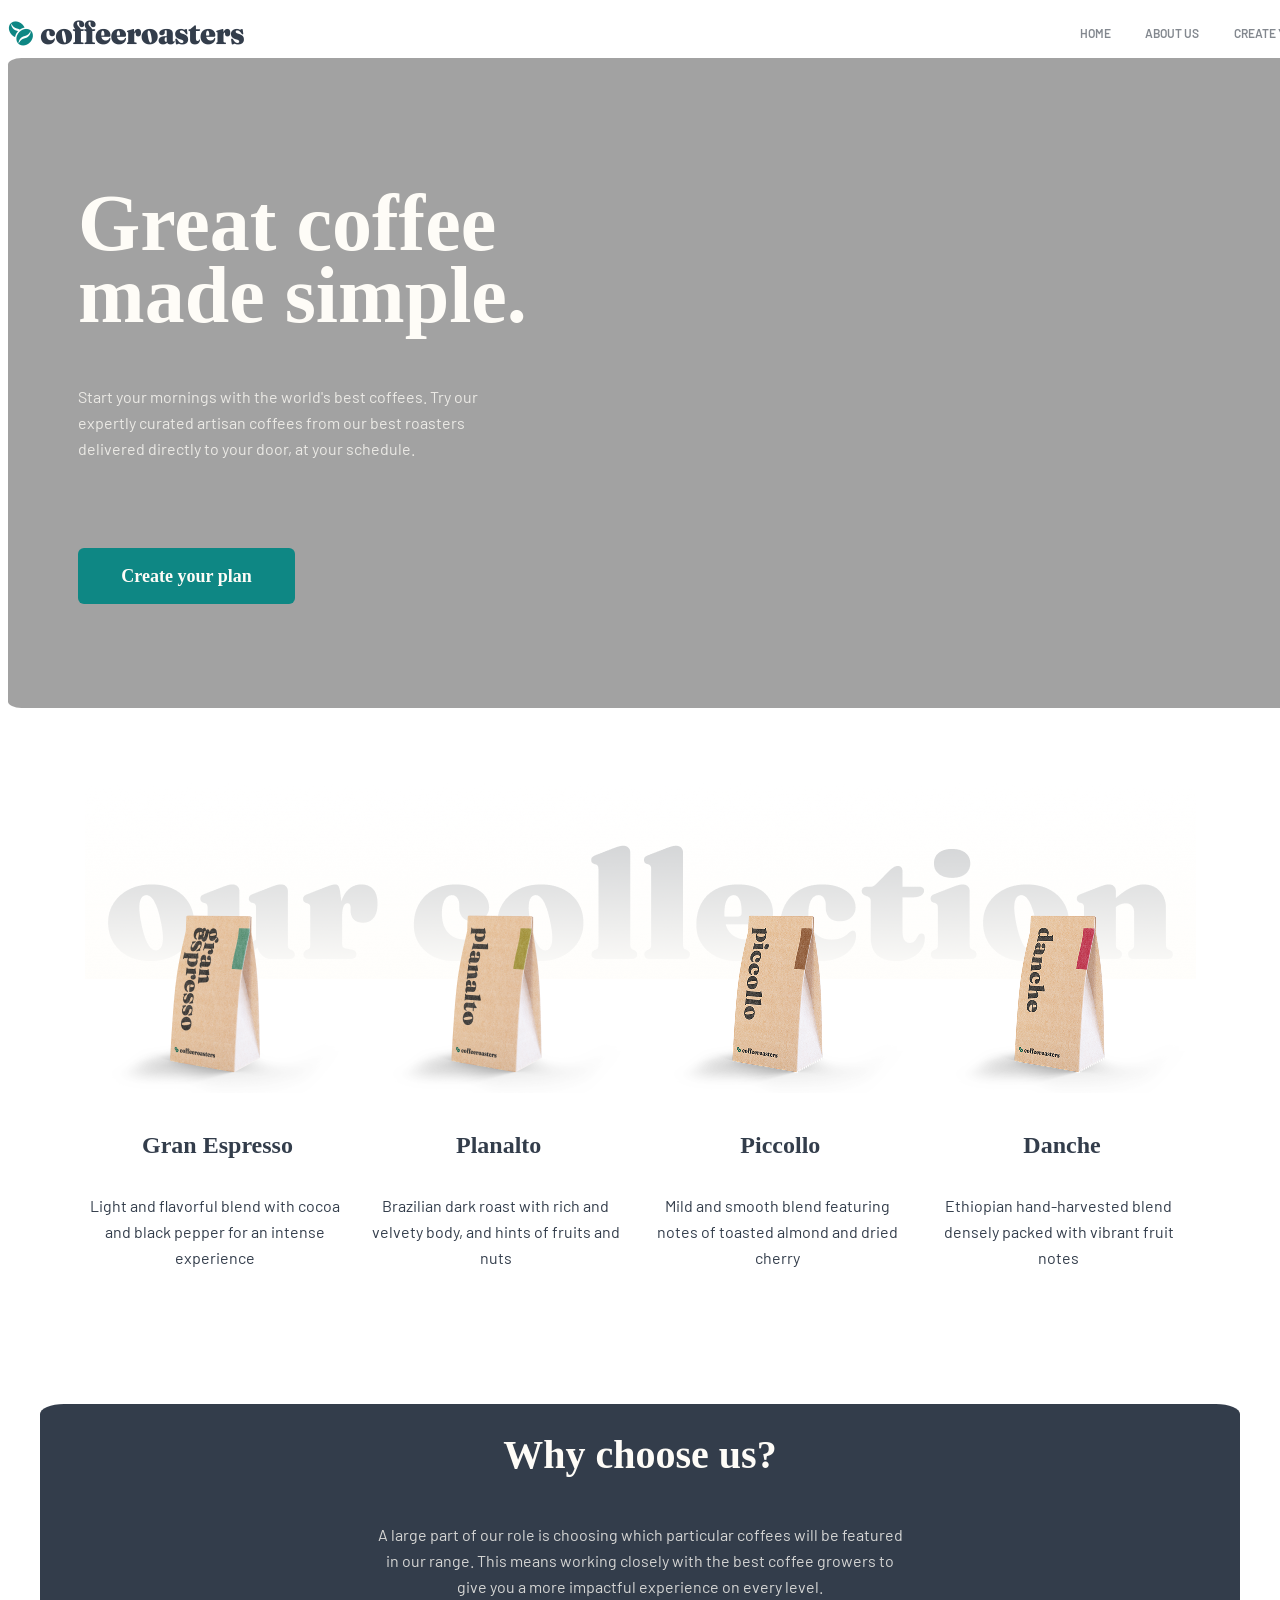
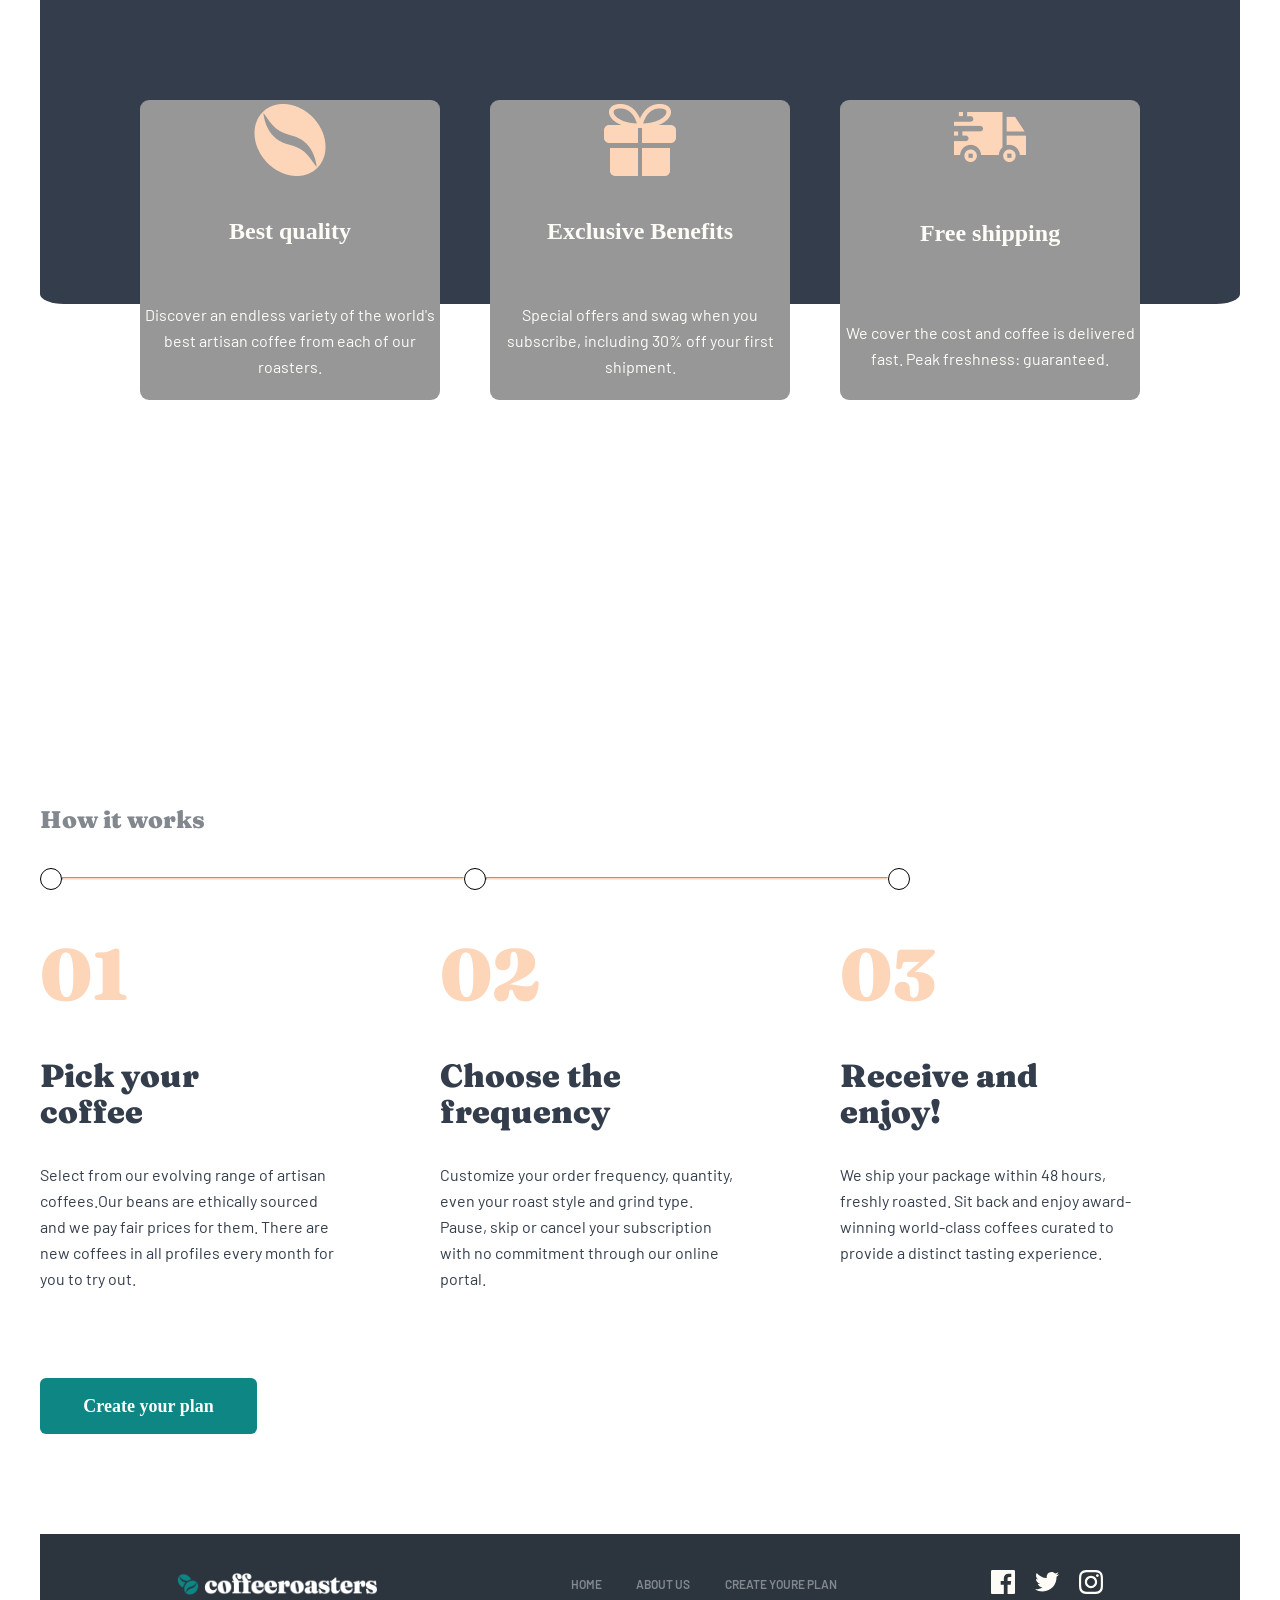
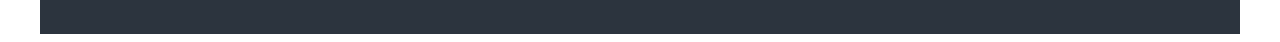
==== index.html @ 65f37606 "commit" ====
<!DOCTYPE html>
<html lang="en">
<head>
    <meta charset="UTF-8">
    <meta name="viewport" content="width=device-width, initial-scale=1.0">
    <title>Coffee</title>
    <link rel="stylesheet" href="css/style.css">
    <link rel="stylesheet" href="css/fonts.css">
</head>
<body>
    <nav class="navbar">
        <img src="imges/Group5(1).png" alt="" class="navbar__img">

        <ul class="navbar__list">
            <li class="navbar__item"><a href="#" class="navbar__link">HOME</a></li>
            <li class="navbar__item"><a href="#" class="navbar__link">ABOUT US</a></li>
            <li class="navbar__item"><a href="#" class="navbar__link">CREATE YOURE PLAN</a></li>
        </ul>
    </nav>

    <div class="intro">
        <h1 class="intro__h1">
            Great coffee
            made simple.
        </h1>

        <p class="intro__p">
            Start your mornings with the world's best coffees.
            Try our expertly curated artisan coffees from our
            best roasters delivered directly to your door, at
            your schedule.
        </p>

        <button class="intro__btn">Create your plan</button>
    </div>

    <div class="ourcollect">
        <img class="ourcollect__img" src="imges/Group13.png" alt="">

        <div class="ourcollect__card">

            <cards class="ourcollect__cards">
                <img class="ourcollect__img2" src="imges/kopi1copy.png" alt="">
                <h4 class="ourcollect__H4">Gran Espresso</h4>
                <p class="ourcollect__P">Light and flavorful blend with cocoa and black pepper for an intense experience</p>
            </cards>

            <cards class="ourcollect__cards">
                <img class="ourcollect__img2" src="imges/kopi2.png" alt="">
                <h4 class="ourcollect__H4">Planalto</h4>
                <p class="ourcollect__P">Brazilian dark roast with rich and velvety body, and hints of fruits and nuts</p>
            </cards>

            <cards class="ourcollect__cards">
                <img class="ourcollect__img2" src="imges/kopi3.png" alt="">
                <h4 class="ourcollect__H4">Piccollo</h4>
                <p class="ourcollect__P">Mild and smooth blend featuring notes of toasted almond and dried cherry</p>
            </cards>

            <cards class="ourcollect__cards">
                <img class="ourcollect__img2" src="imges/kopi4.png" alt="">
                <h4 class="ourcollect__H4">Danche</h4>
                <p class="ourcollect__P">Ethiopian hand-harvested blend densely packed with vibrant fruit notes</p>
            </cards>

        </div>
    </div>

    <div class="whyus">
        <h1 class="whyus__h1">Why choose us?</h1>

        <p class="whyus__p">
            A large part of our role is choosing which particular 
            coffees will be featured in our range. This means 
            working closely with the best coffee growers to give 
            you a more impactful experience on every level.
        </p>

        <div class="whyus__cards">
            <div class="whyus__card1">
                <img class="whyus__img2" src="imges/coffeebean.png" alt="">
                <h4 class="whyus__H4">Best quality</h4>
                <p class="whyus__P1">Discover an endless variety of the world's best artisan coffee from each of our roasters.</p>
            </div>

            <div class="whyus__card2">
                <img class="whyus__img2" src="imges/CombinedShape.png" alt="">
                <h4 class="whyus__H4">Exclusive Benefits</h4>
                <p class="whyus__P1">Special offers and swag when you subscribe, including 30% off your first shipment.</p>
            </div>

            <div class="whyus__card3">
                <img class="whyus__img2" src="imges/CombinedShape(1).png" alt="">
                <h4 class="whyus__H4">Free shipping</h4>
                <p class="whyus__P1">We cover the cost and coffee is delivered fast. Peak freshness: guaranteed.</p>
            </div>
        </div>
    </div>

    <div class="howwork">
        <h4 class="howwork__h4">How it works</h4>

        <div class="shapes">
            <div class="oval"></div>
            <hr class="line">
            <div class="oval"></div>
            <hr class="line">
            <div class="oval"></div>
        </div>


        <div class="howwork__cards">
            <div class="howwork__card">
                <h1 class="howwork__h1">01</h1>
                <h3 class="howwork__h3">Pick your coffee</h3>
                <p class="howwork__p">
                    Select from our evolving range of artisan coffees.Our beans 
                    are ethically sourced and we pay fair prices for them. There 
                    are new coffees in all profiles every month for you to try out.
                </p>
            </div>

            <div class="howwork__card">
                <h1 class="howwork__h1">02</h1>
                <h3 class="howwork__h3">Choose the frequency</h3>
                <p class="howwork__p">
                    Customize your order frequency, quantity, even your
                    roast style and grind type. Pause, skip or cancel
                    your subscription with no commitment through our online portal.
                </p>
            </div>

            <div class="howwork__card">
                <h1 class="howwork__h1">03</h1>
                <h3 class="howwork__h3">Receive and enjoy!</h3>
                <p class="howwork__p">
                    We ship your package within 48 hours, freshly roasted.
                    Sit back and enjoy award-winning world-class coffees
                    curated to provide a distinct tasting experience.
                </p>
            </div>
        </div>

        <button class="intro__btn">Create your plan</button>
    </div>

    
    <footer class="footer">
        <img class="footer__img" src="imges/Group5.png" alt="">

        <ul class="navbar__list">
            <li class="navbar__item" id="footer__item"><a href="#" class="navbar__link">HOME</a></li>
            <li class="navbar__item" id="footer__item"><a href="#" class="navbar__link">ABOUT US</a></li>
            <li class="navbar__item" id="footer__item"><a href="#" class="navbar__link">CREATE YOURE PLAN</a></li>
        </ul>

        <div class="socials">
            <a href="" class="footer__link"><img src="imges/Path.svg" alt=""></img></a>
            <a href="" class="footer__link"><img src="imges/Path(1).svg" alt=""></img></a>
            <a href="" class="footer__link"><img src="imges/Shape.svg" alt=""></img></a>
        </div>
    </footer>
</body>
</html>
---- css/style.css ----
.navbar {
  display: flex;
  justify-content: space-between;
  align-items: center;
  width: 1355px;
  margin-top: 100px;
  margin-bottom: 100px;
  margin: auto;
}
.navbar__list {
  display: flex;
  justify-content: space-around;
  width: 300px;
}
.navbar__link {
  font-size: 12px;
  color: #83888F;
  font-weight: 600;
  font-family: "Barlow";
}
.navbar__item :hover {
  color: #333D4B;
  transition: 0.5s;
}
.navbar__item :active {
  color: #FDD6BA;
  transition: 0.5s;
}
.navbar__img {
  width: 236px;
}

.intro {
  width: 1200px;
  background-color: #a2a2a2;
  margin: auto;
  border-radius: 1%;
  height: 500px;
  padding: 75px 70px;
}
.intro__h1 {
  font-family: "Fraunces 9pt";
  font-style: normal;
  font-weight: 900;
  font-size: 80px;
  line-height: 72px;
  width: 500px;
  color: #fefcf7;
}
.intro__p {
  font-family: "Barlow";
  font-style: normal;
  font-weight: 400;
  font-size: 16px;
  line-height: 26px;
  color: #fefcf7;
  mix-blend-mode: normal;
  opacity: 0.8;
  width: 425px;
}
.intro__btn:hover {
  background-color: #5c5252;
  transition: 0.5s;
}
.intro__btn:active {
  background-color: #ad1f1f;
  transition: 0.5s;
}
.intro__btn {
  background: #0e8784;
  border-radius: 6px;
  font-family: "Fraunces 9pt";
  font-style: normal;
  font-weight: 900;
  font-size: 18px;
  line-height: 25px;
  text-align: center;
  color: #fefcf7;
  border: 0;
  width: 217px;
  height: 56px;
  margin-top: 70px;
}

.ourcollect {
  margin: auto;
  width: 1200px;
  display: flex;
  flex-direction: column;
  align-items: center;
}
.ourcollect__card {
  display: flex;
  position: absolute;
  top: 900px;
  margin: auto;
  width: 1100px;
  justify-content: space-between;
}
.ourcollect__img {
  position: relative;
  top: 75px;
}
.ourcollect__H4 {
  font-family: "Fraunces 9pt";
  font-style: normal;
  font-weight: 900;
  font-size: 24px;
  line-height: 32px;
  text-align: center;
  color: #333D4B;
}
.ourcollect__P {
  font-family: "Barlow";
  font-style: normal;
  font-weight: 400;
  font-size: 16px;
  line-height: 26px;
  text-align: center;
  width: 250px;
  color: #333D4B;
}

.whyus {
  margin: auto;
  width: 1200px;
  margin-top: 500px;
  background-color: #333D4B;
  display: flex;
  flex-direction: column;
  align-items: center;
  height: 500px;
  border-radius: 2%;
}
.whyus__h1 {
  font-family: "Fraunces 9pt";
  font-style: normal;
  font-weight: 900;
  font-size: 40px;
  line-height: 48px;
  /* identical to box height, or 120% */
  color: #FEFCF7;
}
.whyus__p {
  font-family: "Barlow";
  font-style: normal;
  font-weight: 400;
  font-size: 16px;
  line-height: 26px;
  width: 528px;
  text-align: center;
  color: #FEFCF7;
  mix-blend-mode: normal;
  opacity: 0.8;
}
.whyus__cards {
  display: flex;
  justify-content: space-between;
  align-items: center;
  width: 1000px;
}
.whyus__card1 {
  display: flex;
  justify-content: space-around;
  align-items: center;
  flex-direction: column;
  background-color: #979797;
  width: 300px;
  height: 300px;
  position: absolute;
  top: 1700px;
  border-radius: 3%;
}
.whyus__card2 {
  display: flex;
  justify-content: space-around;
  align-items: center;
  flex-direction: column;
  background-color: #979797;
  width: 300px;
  height: 300px;
  position: absolute;
  top: 1700px;
  margin-left: 350px;
  border-radius: 3%;
}
.whyus__card3 {
  display: flex;
  justify-content: space-around;
  align-items: center;
  flex-direction: column;
  background-color: #979797;
  width: 300px;
  height: 300px;
  position: absolute;
  top: 1700px;
  margin-left: 700px;
  border-radius: 3%;
  text-align: center;
}
.whyus__H4 {
  font-family: "Fraunces 9pt";
  font-style: normal;
  font-weight: 900;
  font-size: 24px;
  line-height: 32px;
  text-align: center;
  color: #FEFCF7;
}
.whyus__P1 {
  font-family: "Barlow";
  font-style: normal;
  font-weight: 400;
  font-size: 16px;
  line-height: 26px;
  text-align: center;
  color: #FEFCF7;
}

.howwork {
  margin: auto;
  width: 1200px;
  margin-top: 500px;
  margin-bottom: 100px;
}
.howwork__h4 {
  font-family: "Fraunces";
  font-style: normal;
  font-weight: 900;
  font-size: 24px;
  line-height: 32px;
  /* identical to box height, or 133% */
  color: #83888F;
}
.howwork__cards {
  display: flex;
  width: 1100px;
  justify-content: space-between;
}
.howwork__h1 {
  font-family: "Fraunces";
  font-style: normal;
  font-weight: 900;
  font-size: 72px;
  line-height: 72px;
  color: #FDD6BA;
}
.howwork__h3 {
  font-family: "Fraunces";
  font-style: normal;
  font-weight: 900;
  font-size: 32px;
  line-height: 36px;
  color: #333D4B;
  width: 200px;
}
.howwork__p {
  font-family: "Barlow";
  font-style: normal;
  font-weight: 400;
  font-size: 16px;
  line-height: 26px;
  color: #333D4B;
  width: 300px;
}

.oval {
  width: 20px;
  height: 20px;
  border: 1px solid black;
  border-radius: 50%;
}

.shapes {
  display: flex;
  width: 870px;
  align-items: center;
}

.line {
  width: 400px;
  background-color: #FDD6BA;
  height: 1px;
}

.footer {
  display: flex;
  background-color: #2C343E;
  width: 1200px;
  margin: auto;
  align-items: center;
  justify-content: space-evenly;
  height: 100px;
}
.footer__img {
  width: 200px;
}
.footer__link:hover {
  background-color: #FDD6BA;
}

.socials {
  display: flex;
  gap: 20px;
  align-items: center;
}

#footer__item :hover {
  color: white;
}

a {
  text-decoration: none;
  color: black;
}

li {
  list-style: none;
}/*# sourceMappingURL=style.css.map */
---- css/fonts.css ----
/* fraunces-regular - latin */
@font-face {
  font-display: swap; /* Check https://developer.mozilla.org/en-US/docs/Web/CSS/@font-face/font-display for other options. */
  font-family: 'Fraunces';
  font-style: normal;
  font-weight: 400;
  src: url('../fonts/fraunces-v38-latin-regular.woff2') format('woff2'); /* Chrome 36+, Opera 23+, Firefox 39+, Safari 12+, iOS 10+ */
}
/* fraunces-500 - latin */
@font-face {
  font-display: swap; /* Check https://developer.mozilla.org/en-US/docs/Web/CSS/@font-face/font-display for other options. */
  font-family: 'Fraunces';
  font-style: normal;
  font-weight: 500;
  src: url('../fonts/fraunces-v38-latin-500.woff2') format('woff2'); /* Chrome 36+, Opera 23+, Firefox 39+, Safari 12+, iOS 10+ */
}
/* fraunces-600 - latin */
@font-face {
  font-display: swap; /* Check https://developer.mozilla.org/en-US/docs/Web/CSS/@font-face/font-display for other options. */
  font-family: 'Fraunces';
  font-style: normal;
  font-weight: 600;
  src: url('../fonts/fraunces-v38-latin-600.woff2') format('woff2'); /* Chrome 36+, Opera 23+, Firefox 39+, Safari 12+, iOS 10+ */
}
/* fraunces-700 - latin */
@font-face {
  font-display: swap; /* Check https://developer.mozilla.org/en-US/docs/Web/CSS/@font-face/font-display for other options. */
  font-family: 'Fraunces';
  font-style: normal;
  font-weight: 700;
  src: url('../fonts/fraunces-v38-latin-700.woff2') format('woff2'); /* Chrome 36+, Opera 23+, Firefox 39+, Safari 12+, iOS 10+ */
}
/* fraunces-800 - latin */
@font-face {
  font-display: swap; /* Check https://developer.mozilla.org/en-US/docs/Web/CSS/@font-face/font-display for other options. */
  font-family: 'Fraunces';
  font-style: normal;
  font-weight: 800;
  src: url('../fonts/fraunces-v38-latin-800.woff2') format('woff2'); /* Chrome 36+, Opera 23+, Firefox 39+, Safari 12+, iOS 10+ */
}
/* fraunces-900 - latin */
@font-face {
  font-display: swap; /* Check https://developer.mozilla.org/en-US/docs/Web/CSS/@font-face/font-display for other options. */
  font-family: 'Fraunces';
  font-style: normal;
  font-weight: 900;
  src: url('../fonts/fraunces-v38-latin-900.woff2') format('woff2'); /* Chrome 36+, Opera 23+, Firefox 39+, Safari 12+, iOS 10+ */
}
















/* barlow-regular - latin */
@font-face {
  font-display: swap; /* Check https://developer.mozilla.org/en-US/docs/Web/CSS/@font-face/font-display for other options. */
  font-family: 'Barlow';
  font-style: normal;
  font-weight: 400;
  src: url('../fonts/barlow-v13-latin-regular.woff2') format('woff2'); /* Chrome 36+, Opera 23+, Firefox 39+, Safari 12+, iOS 10+ */
}
/* barlow-500 - latin */
@font-face {
  font-display: swap; /* Check https://developer.mozilla.org/en-US/docs/Web/CSS/@font-face/font-display for other options. */
  font-family: 'Barlow';
  font-style: normal;
  font-weight: 500;
  src: url('../fonts/barlow-v13-latin-500.woff2') format('woff2'); /* Chrome 36+, Opera 23+, Firefox 39+, Safari 12+, iOS 10+ */
}
/* barlow-600 - latin */
@font-face {
  font-display: swap; /* Check https://developer.mozilla.org/en-US/docs/Web/CSS/@font-face/font-display for other options. */
  font-family: 'Barlow';
  font-style: normal;
  font-weight: 600;
  src: url('../fonts/barlow-v13-latin-600.woff2') format('woff2'); /* Chrome 36+, Opera 23+, Firefox 39+, Safari 12+, iOS 10+ */
}
/* barlow-700 - latin */
@font-face {
  font-display: swap; /* Check https://developer.mozilla.org/en-US/docs/Web/CSS/@font-face/font-display for other options. */
  font-family: 'Barlow';
  font-style: normal;
  font-weight: 700;
  src: url('../fonts/barlow-v13-latin-700.woff2') format('woff2'); /* Chrome 36+, Opera 23+, Firefox 39+, Safari 12+, iOS 10+ */
}
/* barlow-800 - latin */
@font-face {
  font-display: swap; /* Check https://developer.mozilla.org/en-US/docs/Web/CSS/@font-face/font-display for other options. */
  font-family: 'Barlow';
  font-style: normal;
  font-weight: 800;
  src: url('../fonts/barlow-v13-latin-800.woff2') format('woff2'); /* Chrome 36+, Opera 23+, Firefox 39+, Safari 12+, iOS 10+ */
}
/* barlow-900 - latin */
@font-face {
  font-display: swap; /* Check https://developer.mozilla.org/en-US/docs/Web/CSS/@font-face/font-display for other options. */
  font-family: 'Barlow';
  font-style: normal;
  font-weight: 900;
  src: url('../fonts/barlow-v13-latin-900.woff2') format('woff2'); /* Chrome 36+, Opera 23+, Firefox 39+, Safari 12+, iOS 10+ */
}
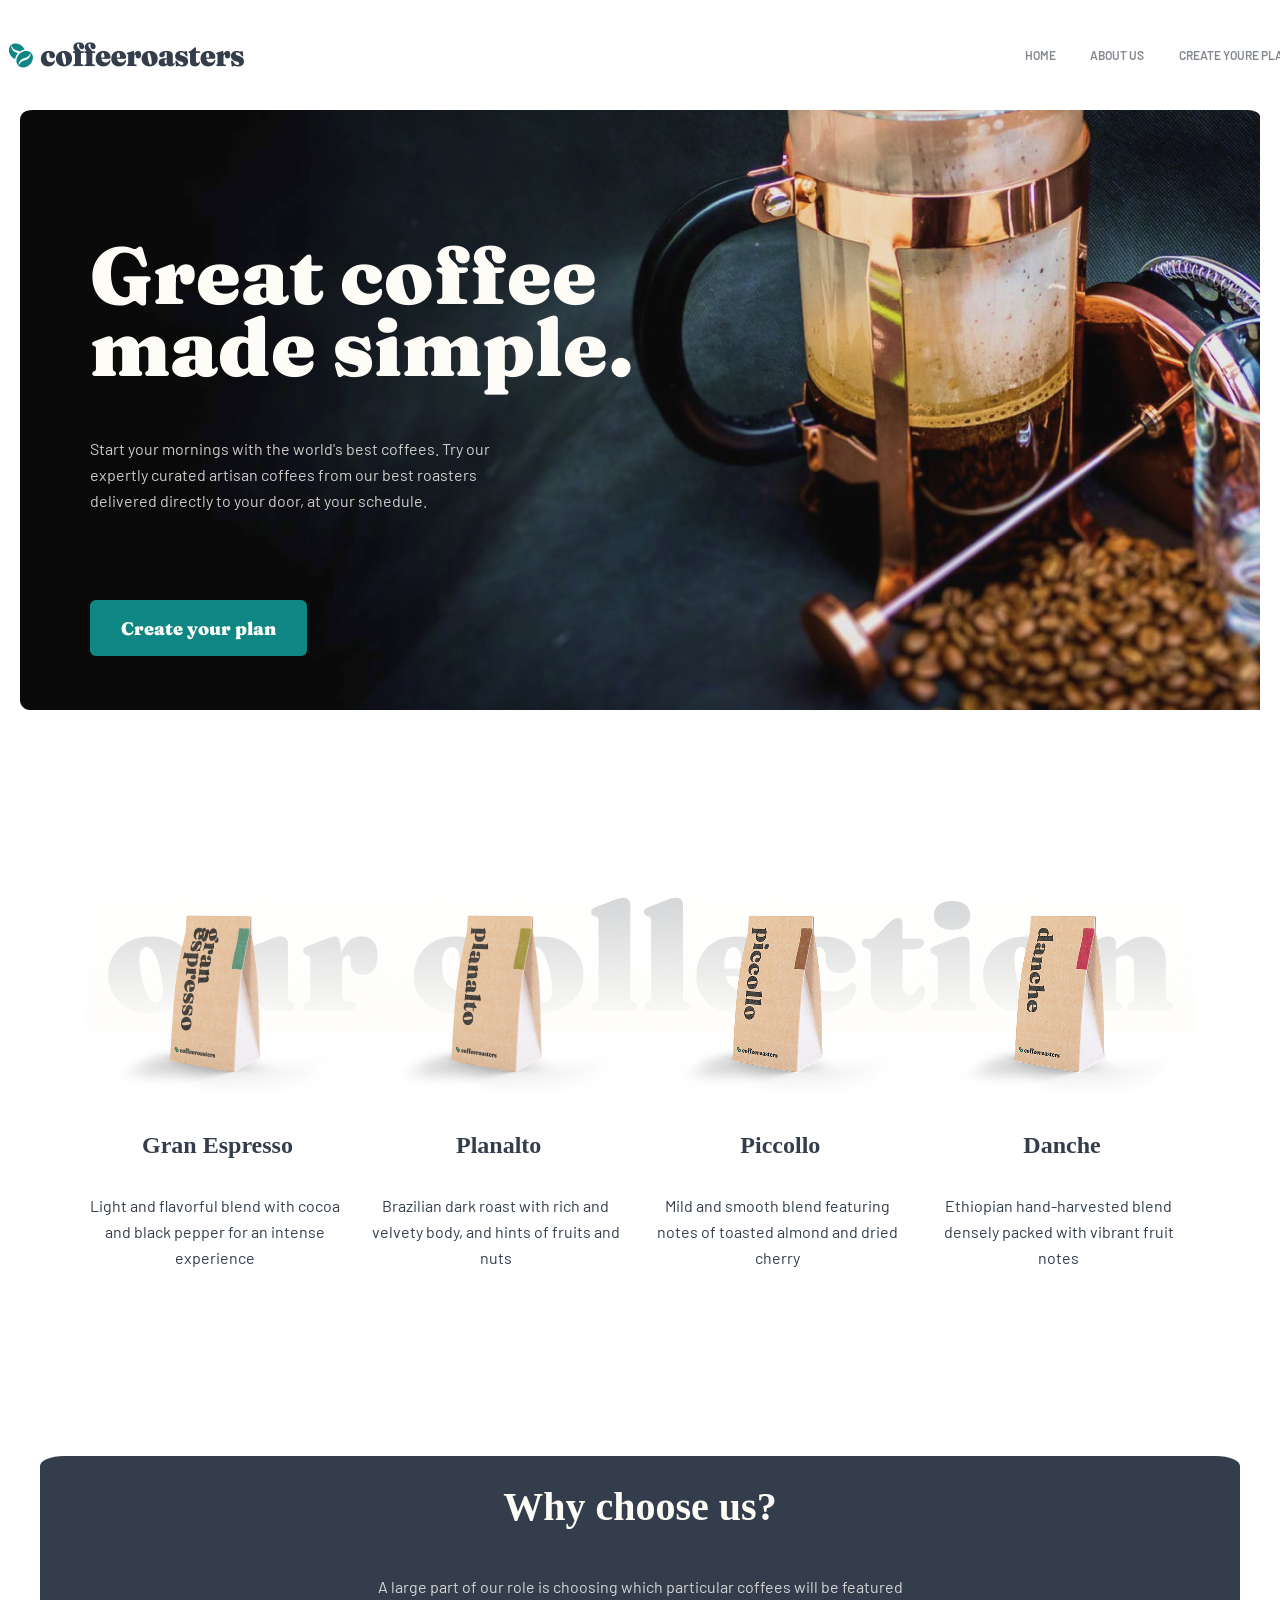
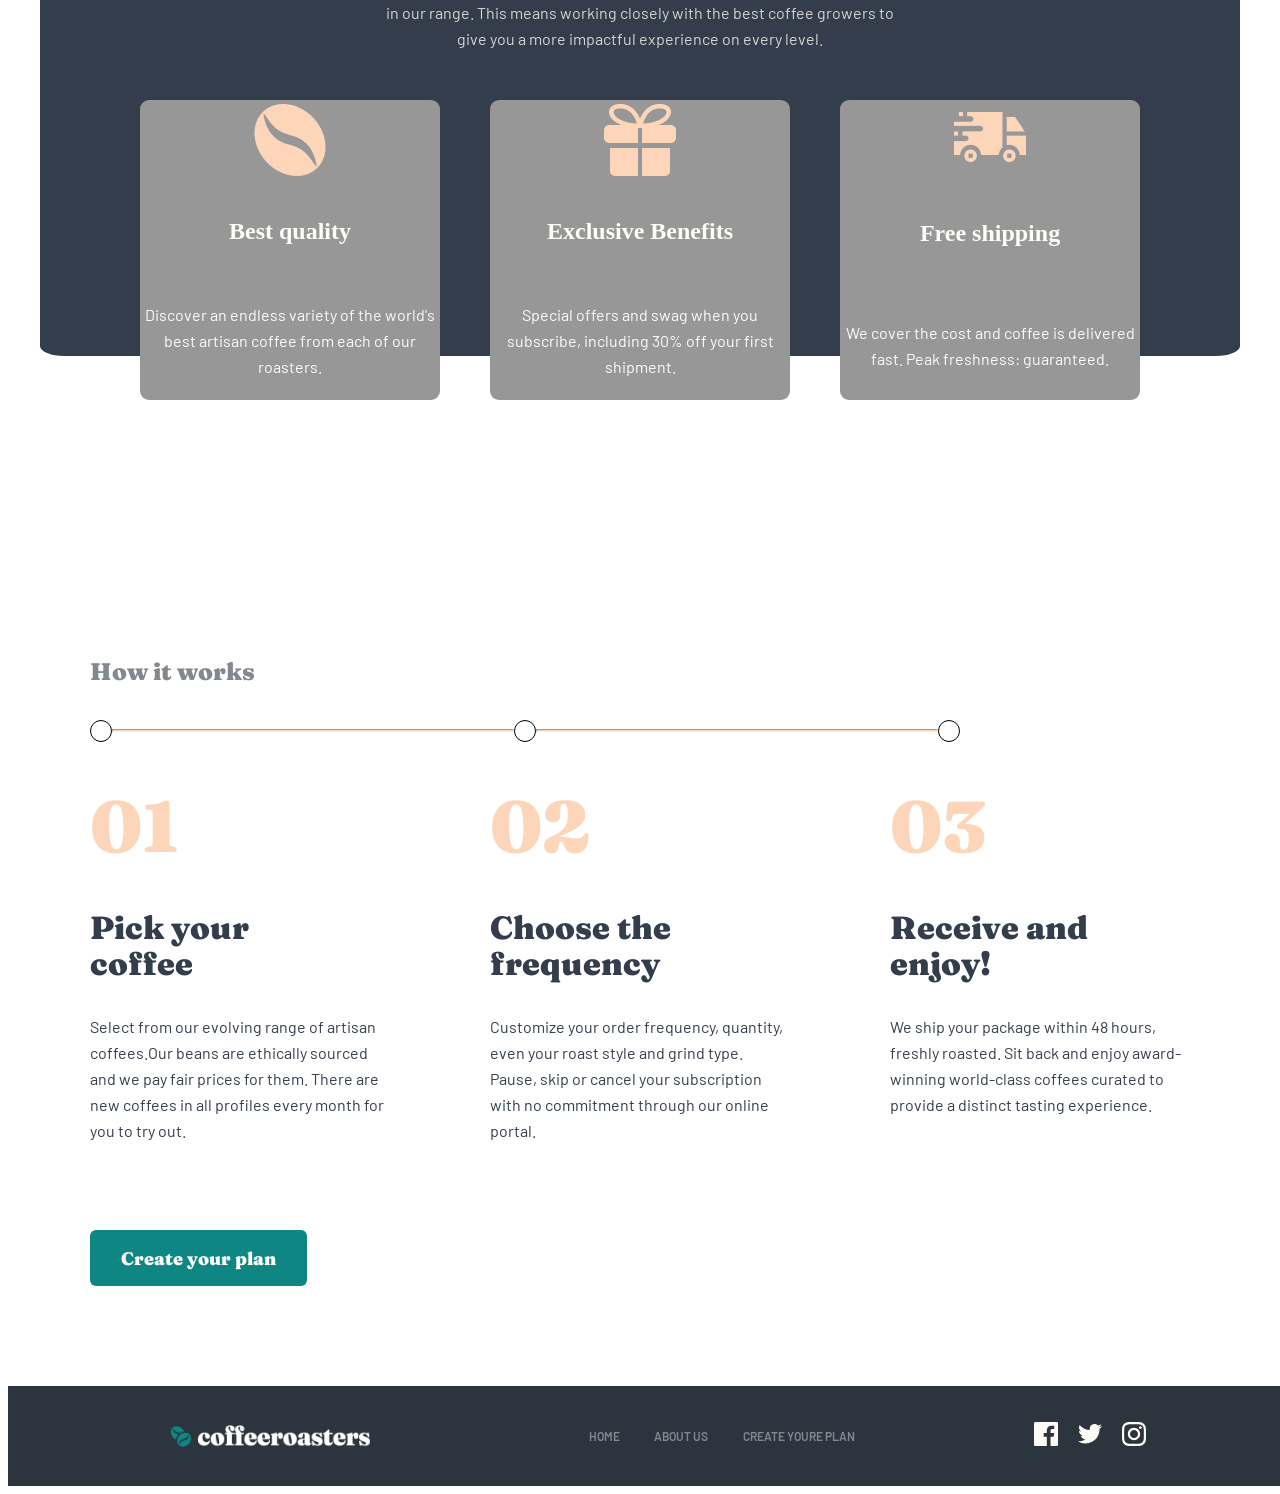
==== commit bd4350b3: "comit" ====
--- a/index.html
+++ b/index.html
@@ -3,7 +3,7 @@
 <head>
     <meta charset="UTF-8">
     <meta name="viewport" content="width=device-width, initial-scale=1.0">
-    <title>Coffee</title>
+    <title>Home-page</title>
     <link rel="stylesheet" href="css/style.css">
     <link rel="stylesheet" href="css/fonts.css">
 </head>
@@ -12,9 +12,9 @@
         <img src="imges/Group5(1).png" alt="" class="navbar__img">
 
         <ul class="navbar__list">
-            <li class="navbar__item"><a href="#" class="navbar__link">HOME</a></li>
-            <li class="navbar__item"><a href="#" class="navbar__link">ABOUT US</a></li>
-            <li class="navbar__item"><a href="#" class="navbar__link">CREATE YOURE PLAN</a></li>
+            <li class="navbar__item"><a href="/index.html" class="navbar__link">HOME</a></li>
+            <li class="navbar__item"><a href="/pages/about.html" class="navbar__link">ABOUT US</a></li>
+            <li class="navbar__item"><a href="/pages/create.html" class="navbar__link">CREATE YOURE PLAN</a></li>
         </ul>
     </nav>
 
@@ -31,7 +31,7 @@
             your schedule.
         </p>
 
-        <button class="intro__btn">Create your plan</button>
+        <a class="intro__a" href="./pages/create.html"><button class="intro__btn">Create your plan</button></a>
     </div>
 
     <div class="ourcollect">
@@ -143,15 +143,14 @@
 
         <button class="intro__btn">Create your plan</button>
     </div>
-
     
     <footer class="footer">
         <img class="footer__img" src="imges/Group5.png" alt="">
 
         <ul class="navbar__list">
-            <li class="navbar__item" id="footer__item"><a href="#" class="navbar__link">HOME</a></li>
-            <li class="navbar__item" id="footer__item"><a href="#" class="navbar__link">ABOUT US</a></li>
-            <li class="navbar__item" id="footer__item"><a href="#" class="navbar__link">CREATE YOURE PLAN</a></li>
+            <li class="navbar__item" id="footer__item"><a href="./index.html" class="navbar__link">HOME</a></li>
+            <li class="navbar__item" id="footer__item"><a href="./pages/about.html" class="navbar__link">ABOUT US</a></li>
+            <li class="navbar__item" id="footer__item"><a href="./pages/create.html" class="navbar__link">CREATE YOURE PLAN</a></li>
         </ul>
 
         <div class="socials">
--- a/css/style.css
+++ b/css/style.css
@@ -2,10 +2,10 @@
   display: flex;
   justify-content: space-between;
   align-items: center;
-  width: 1355px;
-  margin-top: 100px;
-  margin-bottom: 100px;
-  margin: auto;
+  width: 1300px;
+  margin: auto;
+  margin-top: 30px;
+  margin-bottom: 30px;
 }
 .navbar__list {
   display: flex;
@@ -18,12 +18,8 @@
   font-weight: 600;
   font-family: "Barlow";
 }
-.navbar__item :hover {
-  color: #333D4B;
-  transition: 0.5s;
-}
 .navbar__item :active {
-  color: #FDD6BA;
+  color: #000000;
   transition: 0.5s;
 }
 .navbar__img {
@@ -31,20 +27,21 @@
 }
 
 .intro {
-  width: 1200px;
-  background-color: #a2a2a2;
-  margin: auto;
+  width: 1100px;
+  background-image: url("../imges/Bitmap.png");
+  background-repeat: no-repeat;
   border-radius: 1%;
   height: 500px;
   padding: 75px 70px;
+  margin: auto;
 }
 .intro__h1 {
-  font-family: "Fraunces 9pt";
+  font-family: "Fraunces";
   font-style: normal;
   font-weight: 900;
   font-size: 80px;
   line-height: 72px;
-  width: 500px;
+  width: 700px;
   color: #fefcf7;
 }
 .intro__p {
@@ -58,18 +55,14 @@
   opacity: 0.8;
   width: 425px;
 }
-.intro__btn:hover {
-  background-color: #5c5252;
-  transition: 0.5s;
-}
 .intro__btn:active {
-  background-color: #ad1f1f;
+  background-color: #66D2CF;
   transition: 0.5s;
 }
 .intro__btn {
   background: #0e8784;
   border-radius: 6px;
-  font-family: "Fraunces 9pt";
+  font-family: "Fraunces";
   font-style: normal;
   font-weight: 900;
   font-size: 18px;
@@ -80,6 +73,65 @@
   width: 217px;
   height: 56px;
   margin-top: 70px;
+}
+
+.howworkk {
+  padding: 50px;
+  margin: auto;
+  width: 1200px;
+  margin-top: 100px;
+  margin-bottom: 100px;
+  background-color: #333D4B;
+}
+.howworkk__cards {
+  display: flex;
+  width: 1100px;
+  justify-content: space-between;
+}
+.howworkk__h1 {
+  font-family: "Fraunces";
+  font-style: normal;
+  font-weight: 900;
+  font-size: 72px;
+  line-height: 72px;
+  color: #FDD6BA;
+}
+.howworkk__h3 {
+  font-family: "Fraunces";
+  font-style: normal;
+  font-weight: 900;
+  font-size: 32px;
+  line-height: 36px;
+  color: #ffffff;
+  width: 200px;
+}
+.howworkk__p {
+  font-family: "Barlow";
+  font-style: normal;
+  font-weight: 400;
+  font-size: 16px;
+  line-height: 26px;
+  color: #ffffff;
+  width: 300px;
+}
+
+.oval {
+  width: 20px;
+  height: 20px;
+  border: 1px solid black;
+  border-radius: 50%;
+}
+
+.shapes {
+  display: flex;
+  width: 870px;
+  align-items: center;
+}
+
+.line {
+  width: 400px;
+  background-color: #FDD6BA;
+  height: 1px;
 }
 
 .ourcollect {
@@ -219,8 +271,8 @@
 
 .howwork {
   margin: auto;
-  width: 1200px;
-  margin-top: 500px;
+  width: 1100px;
+  margin-top: 300px;
   margin-bottom: 100px;
 }
 .howwork__h4 {
@@ -286,11 +338,12 @@
 .footer {
   display: flex;
   background-color: #2C343E;
-  width: 1200px;
+  width: 1300px;
   margin: auto;
   align-items: center;
   justify-content: space-evenly;
   height: 100px;
+  margin-top: 30px;
 }
 .footer__img {
   width: 200px;
@@ -307,6 +360,292 @@
 
 #footer__item :hover {
   color: white;
+}
+
+.aboutintr {
+  padding: 100px 75px;
+  background-image: url("../imges2/Group7(1).png");
+  background-repeat: no-repeat;
+  width: 1000px;
+  margin: auto;
+  margin-top: 30px;
+}
+.aboutintr__h2 {
+  font-family: "Fraunces";
+  font-style: normal;
+  font-weight: 900;
+  font-size: 40px;
+  line-height: 48px;
+  color: #FEFCF7;
+}
+.aboutintr__p {
+  font-family: "Barlow";
+  font-style: normal;
+  font-weight: 400;
+  font-size: 16px;
+  line-height: 26px;
+  color: #FEFCF7;
+  width: 450px;
+}
+
+.headq {
+  width: 1200px;
+  margin: auto;
+  margin-top: 150px;
+}
+.headq__h4 {
+  font-family: "Fraunces";
+  font-style: normal;
+  font-weight: 900;
+  font-size: 24px;
+  line-height: 32px;
+  color: #83888F;
+  margin-left: 60px;
+  margin-bottom: 50px;
+}
+.headq__cards {
+  display: flex;
+  justify-content: space-around;
+  width: 1000px;
+}
+.headq__h3 {
+  font-family: "Fraunces";
+  font-style: normal;
+  font-weight: 900;
+  font-size: 32px;
+  line-height: 36px;
+  color: #333D4B;
+}
+.headq__li {
+  font-family: "Barlow";
+  font-style: normal;
+  font-weight: 400;
+  font-size: 16px;
+  line-height: 26px;
+  color: #333D4B;
+}
+.headq {
+  margin-bottom: 200px;
+}
+
+.our {
+  display: flex;
+  width: 1100px;
+  justify-content: space-between;
+  align-items: center;
+  margin: auto;
+  margin-top: 150px;
+}
+.our__p {
+  width: 500px;
+  font-family: "Barlow";
+  font-style: normal;
+  font-weight: 400;
+  font-size: 16px;
+  line-height: 26px;
+  color: #333D4B;
+  mix-blend-mode: normal;
+  opacity: 0.8;
+}
+.our__h2 {
+  font-family: "Fraunces";
+  font-style: normal;
+  font-weight: 900;
+  font-size: 40px;
+  line-height: 48px;
+  color: #333D4B;
+}
+
+.uncompro {
+  display: flex;
+  width: 1200px;
+  margin: auto;
+  background-color: #2C343E;
+  margin-top: 200px;
+  padding: 75px 50px;
+  justify-content: space-between;
+}
+.uncompro__right {
+  position: absolute;
+  top: 1300px;
+  width: 400px;
+  margin-left: 750px;
+}
+
+.createintro {
+  margin: auto;
+  background-image: url(../imges2/Group777.png);
+  padding: 80px 75px;
+  background-repeat: no-repeat;
+  width: 1150px;
+  height: 450px;
+}
+
+.howdoyou {
+  display: flex;
+  width: 1200px;
+  margin: auto;
+  justify-content: space-between;
+}
+.howdoyou__card {
+  background: #F4F1EB;
+  border-radius: 8px;
+  top: calc(50% - 16px - 51px);
+  font-family: "Barlow";
+  font-style: normal;
+  font-weight: 400;
+  font-size: 16px;
+  line-height: 26px;
+  color: #333D4B;
+  width: 228px;
+  height: 250px;
+}
+.howdoyou__card:hover {
+  background-color: #333D4B;
+  color: white;
+  transition: 1s;
+}
+.howdoyou__card:active {
+  background-color: #FDD6BA;
+  transition: 1ms;
+  color: #333D4B;
+}
+.howdoyou__h4 {
+  font-family: "Fraunces";
+  font-style: normal;
+  font-weight: 800;
+  font-size: 20px;
+  margin: 30px;
+}
+.howdoyou__text {
+  margin: 30px;
+}
+.howdoyou__cards {
+  display: flex;
+  width: 730px;
+  justify-content: space-between;
+}
+.howdoyou__h2 {
+  font-family: "Fraunces";
+  font-style: normal;
+  font-weight: 900;
+  font-size: 40px;
+  line-height: 48px;
+  color: #83888F;
+}
+.howdoyou__h3text {
+  mix-blend-mode: normal;
+  opacity: 0.4;
+  font-family: "Fraunces";
+  font-style: normal;
+  font-weight: 900;
+  font-size: 24px;
+  line-height: 32px;
+  color: #333D4B;
+}
+.howdoyou__h3text:hover {
+  color: #090a0c;
+}
+.howdoyou__h3text:active {
+  color: black;
+}
+.howdoyou__h3del {
+  font-family: "Fraunces";
+  font-style: normal;
+  font-weight: 900;
+  font-size: 24px;
+  line-height: 32px;
+  color: #000000;
+}
+.howdoyou__h3del:hover {
+  color: #313846;
+}
+.howdoyou__h3del:active {
+  color: black;
+}
+.howdoyou__number {
+  mix-blend-mode: normal;
+  opacity: 0.4;
+  font-family: "Fraunces";
+  font-style: normal;
+  font-weight: 900;
+  font-size: 24px;
+  line-height: 32px;
+  color: #333D4B;
+}
+.howdoyou__left-text {
+  display: flex;
+  gap: 20px;
+}
+.howdoyou__numberdel {
+  mix-blend-mode: normal;
+  opacity: 0.4;
+  font-family: "Fraunces";
+  font-style: normal;
+  font-weight: 900;
+  font-size: 24px;
+  line-height: 32px;
+  color: #313846;
+}
+.howdoyou__hr {
+  border: 2px solid #83888F;
+  width: 300px;
+  border-radius: 10%;
+}
+
+.summary {
+  width: 1200px;
+  margin: auto;
+  display: flex;
+  align-items: end;
+  margin-top: 100px;
+  flex-direction: column;
+}
+.summary__card {
+  width: 670px;
+  background: #2C343E;
+  border-radius: 10px;
+  padding: 30px;
+}
+.summary__p {
+  font-family: "Barlow";
+  font-style: normal;
+  font-weight: 400;
+  font-size: 16px;
+  line-height: 26px;
+  text-transform: uppercase;
+  color: #FFFFFF;
+  mix-blend-mode: normal;
+  opacity: 0.5;
+}
+.summary__h2 {
+  width: 100px;
+  font-family: "Fraunces";
+  font-style: normal;
+  font-weight: 900;
+  font-size: 24px;
+  color: #FFFFFF;
+}
+
+span {
+  color: #57677a;
+}
+
+.introoo__btn {
+  background: #0E8784;
+  border-radius: 6px;
+  font-family: "Fraunces";
+  font-style: normal;
+  font-weight: 900;
+  font-size: 18px;
+  line-height: 25px;
+  /* identical to box height, or 139% */
+  text-align: center;
+  width: 217px;
+  height: 56px;
+  color: #FEFCF7;
+  margin-top: 50px;
+  margin-bottom: 100px;
 }
 
 a {
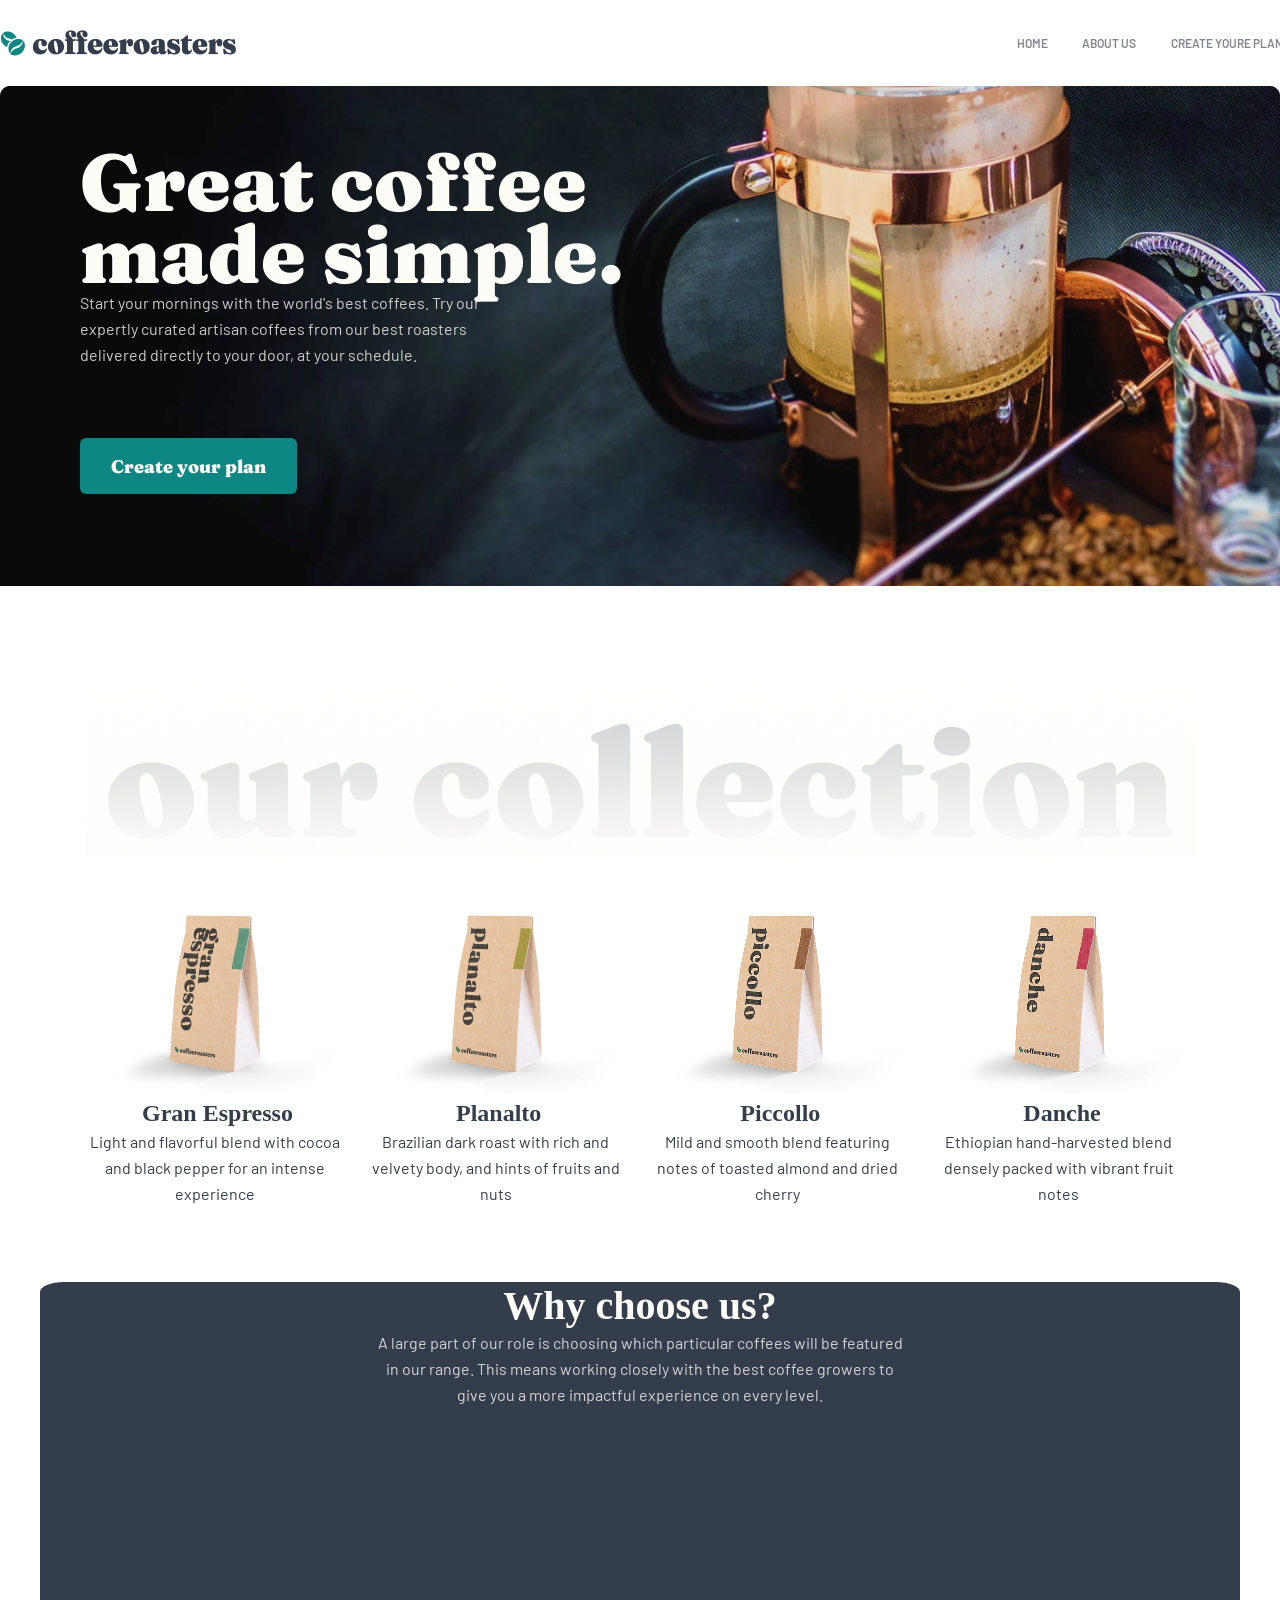
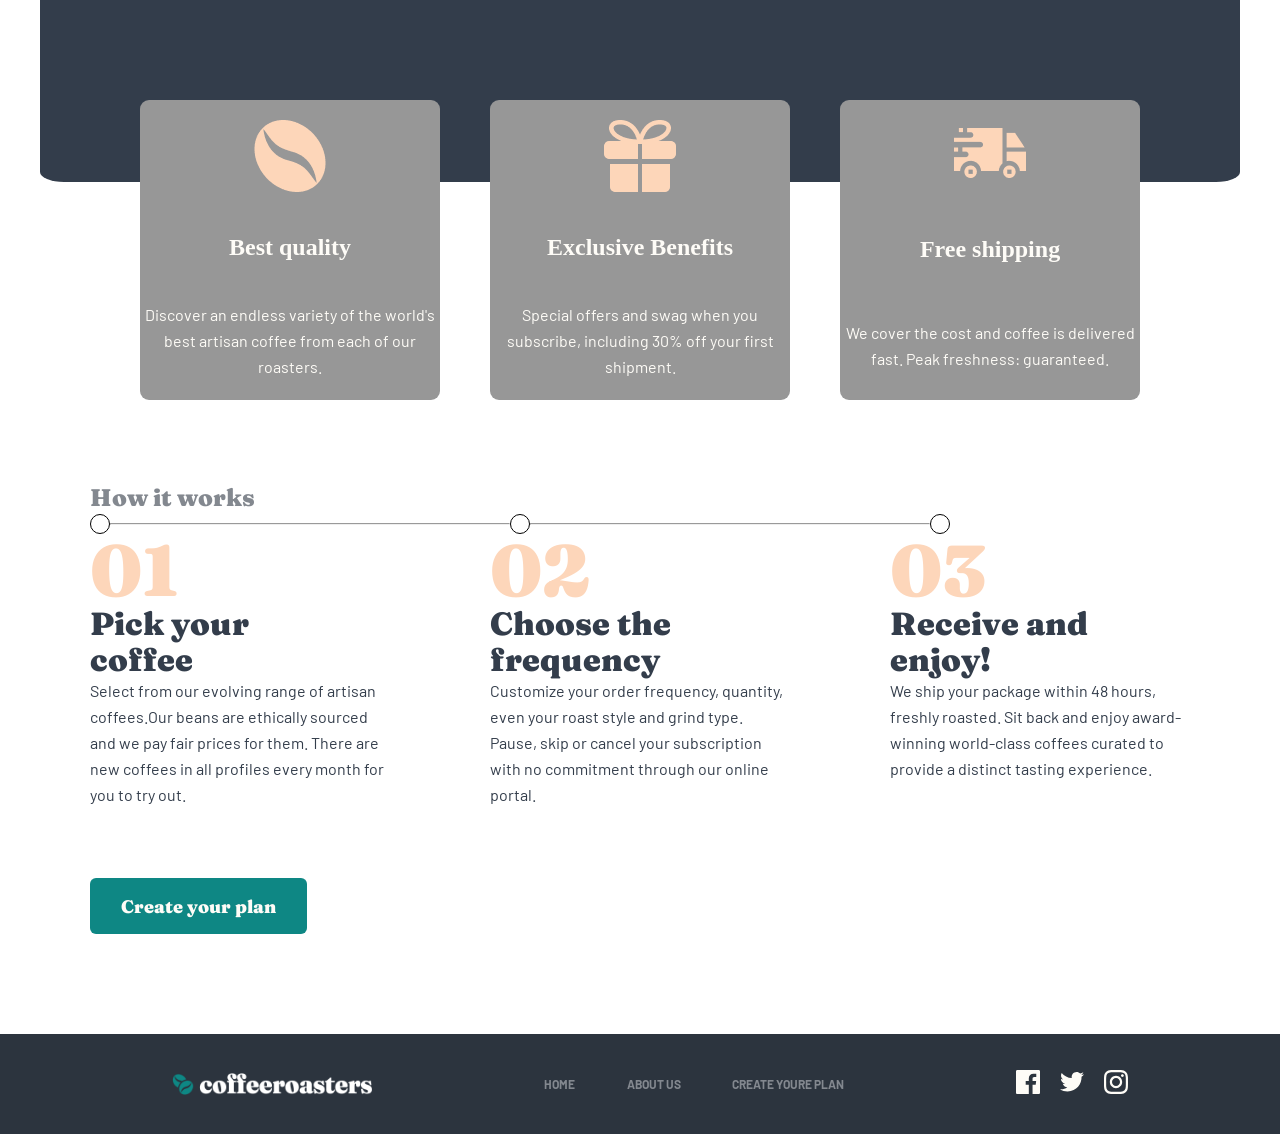
==== commit 418bd710: "comit" ====
--- a/index.html
+++ b/index.html
@@ -1,37 +1,51 @@
-<!DOCTYPE html>
+<!doctype html>
 <html lang="en">
-<head>
-    <meta charset="UTF-8">
-    <meta name="viewport" content="width=device-width, initial-scale=1.0">
+  <head>
+    <meta charset="UTF-8" />
+    <meta name="viewport" content="width=device-width, initial-scale=1.0" />
     <title>Home-page</title>
-    <link rel="stylesheet" href="css/style.css">
-    <link rel="stylesheet" href="css/fonts.css">
-</head>
-<body>
+    <link rel="stylesheet" href="css/style.css" />
+    <link rel="stylesheet" href="css/fonts.css" />
+  </head>
+  <body>
     <nav class="navbar">
-        <img src="imges/Group5(1).png" alt="" class="navbar__img">
+      <img src="imges/Group5(1).png" alt="" class="navbar__img" />
 
-        <ul class="navbar__list">
-            <li class="navbar__item"><a href="/index.html" class="navbar__link">HOME</a></li>
-            <li class="navbar__item"><a href="/pages/about.html" class="navbar__link">ABOUT US</a></li>
-            <li class="navbar__item"><a href="/pages/create.html" class="navbar__link">CREATE YOURE PLAN</a></li>
-        </ul>
+      <ul class="navbar__list">
+        <li class="navbar__item">
+          <a href="/index.html" class="navbar__link">HOME</a>
+        </li>
+        <li class="navbar__item">
+          <a href="/pages/about.html" class="navbar__link">ABOUT US</a>
+        </li>
+        <li class="navbar__item">
+          <a href="/pages/create.html" class="navbar__link"
+            >CREATE YOURE PLAN</a
+          >
+        </li>
+      </ul>
+
+      <div class="navbar__burger">
+        <div class="navbar__burger__item"></div>
+        <div class="navbar__burger__item"></div>
+        <div class=""></div>
+      </div>
     </nav>
 
     <div class="intro">
-        <h1 class="intro__h1">
-            Great coffee
-            made simple.
-        </h1>
+      <div>
+        <h1 class="intro__h1">Great coffee made simple.</h1>
 
         <p class="intro__p">
-            Start your mornings with the world's best coffees.
-            Try our expertly curated artisan coffees from our
-            best roasters delivered directly to your door, at
-            your schedule.
+          Start your mornings with the world's best coffees. Try our expertly
+          curated artisan coffees from our best roasters delivered directly to
+          your door, at your schedule.
         </p>
 
-        <a class="intro__a" href="./pages/create.html"><button class="intro__btn">Create your plan</button></a>
+        <a class="intro__a" href="./pages/create.html"
+          ><button class="intro__btn">Create your plan</button></a
+        >
+      </div>
     </div>
 
     <div class="ourcollect">
@@ -130,7 +144,7 @@
                 </p>
             </div>
 
-            <div class="howwork__card">
+            <div class="howwork__card3">
                 <h1 class="howwork__h1">03</h1>
                 <h3 class="howwork__h3">Receive and enjoy!</h3>
                 <p class="howwork__p">
@@ -147,17 +161,17 @@
     <footer class="footer">
         <img class="footer__img" src="imges/Group5.png" alt="">
 
-        <ul class="navbar__list">
-            <li class="navbar__item" id="footer__item"><a href="./index.html" class="navbar__link">HOME</a></li>
-            <li class="navbar__item" id="footer__item"><a href="./pages/about.html" class="navbar__link">ABOUT US</a></li>
-            <li class="navbar__item" id="footer__item"><a href="./pages/create.html" class="navbar__link">CREATE YOURE PLAN</a></li>
+        <ul class="footer__list">
+            <li class="footer__item" ><a href="./index.html" class="footer__link">HOME</a></li>
+            <li class="footer__item" ><a href="./pages/about.html" class="footer__link">ABOUT US</a></li>
+            <li class="footer__item" ><a href="./pages/create.html" class="footer__link">CREATE YOURE PLAN</a></li>
         </ul>
 
         <div class="socials">
-            <a href="" class="footer__link"><img src="imges/Path.svg" alt=""></img></a>
-            <a href="" class="footer__link"><img src="imges/Path(1).svg" alt=""></img></a>
-            <a href="" class="footer__link"><img src="imges/Shape.svg" alt=""></img></a>
+            <a href="" class="footer__link1"><img src="imges/Path.svg" alt=""></img></a>
+            <a href="" class="footer__link2"><img src="imges/Path(1).svg" alt=""></img></a>
+            <a href="" class="footer__link3"><img src="imges/Shape.svg" alt=""></img></a>
         </div>
     </footer>
-</body>
-</html>+  </body>
+</html>
--- a/css/style.css
+++ b/css/style.css
@@ -14,7 +14,7 @@
 }
 .navbar__link {
   font-size: 12px;
-  color: #83888F;
+  color: #83888f;
   font-weight: 600;
   font-family: "Barlow";
 }
@@ -25,14 +25,38 @@
 .navbar__img {
   width: 236px;
 }
-
+.navbar__burger {
+  display: none;
+}
+
+@media only screen and (max-width: 480px) {
+  .navbar {
+    width: 95%;
+  }
+  .navbar__img {
+    width: 150px;
+  }
+  .navbar__list {
+    display: none;
+  }
+  .navbar__burger {
+    display: flex;
+    flex-direction: column;
+    gap: 3px;
+  }
+  .navbar__burger__item {
+    border-top: 1px solid black;
+    background-color: #000000;
+    width: 15px;
+    height: 1px;
+  }
+}
 .intro {
-  width: 1100px;
+  width: 1300px;
   background-image: url("../imges/Bitmap.png");
   background-repeat: no-repeat;
-  border-radius: 1%;
   height: 500px;
-  padding: 75px 70px;
+  padding: 60px 80px;
   margin: auto;
 }
 .intro__h1 {
@@ -56,7 +80,7 @@
   width: 425px;
 }
 .intro__btn:active {
-  background-color: #66D2CF;
+  background-color: #66d2cf;
   transition: 0.5s;
 }
 .intro__btn {
@@ -75,65 +99,43 @@
   margin-top: 70px;
 }
 
-.howworkk {
-  padding: 50px;
-  margin: auto;
-  width: 1200px;
-  margin-top: 100px;
-  margin-bottom: 100px;
-  background-color: #333D4B;
-}
-.howworkk__cards {
-  display: flex;
-  width: 1100px;
-  justify-content: space-between;
-}
-.howworkk__h1 {
-  font-family: "Fraunces";
-  font-style: normal;
-  font-weight: 900;
-  font-size: 72px;
-  line-height: 72px;
-  color: #FDD6BA;
-}
-.howworkk__h3 {
-  font-family: "Fraunces";
-  font-style: normal;
-  font-weight: 900;
-  font-size: 32px;
-  line-height: 36px;
-  color: #ffffff;
-  width: 200px;
-}
-.howworkk__p {
-  font-family: "Barlow";
-  font-style: normal;
-  font-weight: 400;
-  font-size: 16px;
-  line-height: 26px;
-  color: #ffffff;
-  width: 300px;
-}
-
-.oval {
-  width: 20px;
-  height: 20px;
-  border: 1px solid black;
-  border-radius: 50%;
-}
-
-.shapes {
-  display: flex;
-  width: 870px;
-  align-items: center;
-}
-
-.line {
-  width: 400px;
-  background-color: #FDD6BA;
-  height: 1px;
-}
-
+@media only screen and (max-width: 480px) {
+  .intro {
+    width: 95%;
+    padding: 100px 30px;
+    display: flex;
+    flex-direction: column;
+    justify-content: space-around;
+    gap: 30px;
+  }
+  .intro__h1 {
+    font-size: 40px;
+    width: 90%;
+    text-align: center;
+    line-height: 60px;
+    margin: auto;
+  }
+  .intro__p {
+    width: 90%;
+    text-align: center;
+    font-style: normal;
+    font-weight: 400;
+    font-size: 15px;
+    line-height: 25px;
+    /* or 167% */
+    text-align: center;
+    color: #fefcf7;
+    mix-blend-mode: normal;
+    opacity: 0.8;
+    margin: auto;
+    margin-top: 30px;
+    margin-bottom: 30px;
+  }
+  .intro__btn {
+    display: block;
+    margin: auto;
+  }
+}
 .ourcollect {
   margin: auto;
   width: 1200px;
@@ -173,6 +175,22 @@
   color: #333D4B;
 }
 
+@media only screen and (max-width: 480px) {
+  .ourcollect {
+    width: 100%;
+  }
+  .ourcollect__card {
+    flex-direction: column;
+    width: 100%;
+    align-items: center;
+    margin: 0%;
+    margin: 0%;
+  }
+  .ourcollect__img {
+    width: 100%;
+    margin: 0%;
+  }
+}
 .whyus {
   margin: auto;
   width: 1200px;
@@ -269,6 +287,40 @@
   color: #FEFCF7;
 }
 
+@media only screen and (max-width: 480px) {
+  .whyus {
+    width: 90%;
+    margin-top: 1500px;
+    height: 1000px;
+    align-items: center;
+  }
+  .whyus__p {
+    width: 95%;
+    margin-top: 50px;
+  }
+  .whyus__h1 {
+    margin-top: 50px;
+  }
+  .whyus__cards {
+    width: 100%;
+    flex-direction: column;
+    justify-content: space-between;
+  }
+  .whyus__card1 {
+    top: 2500px;
+    height: 420px;
+  }
+  .whyus__card2 {
+    top: 2950px;
+    margin: 0%;
+    height: 420px;
+  }
+  .whyus__card3 {
+    top: 3400px;
+    margin: 0%;
+    height: 420px;
+  }
+}
 .howwork {
   margin: auto;
   width: 1100px;
@@ -335,6 +387,39 @@
   height: 1px;
 }
 
+@media only screen and (max-width: 480px) {
+  .howwork {
+    margin-top: 800px;
+    width: 100%;
+  }
+  .howwork__cards {
+    flex-direction: column;
+    align-items: center;
+    width: 100%;
+    text-align: center;
+    gap: 50px;
+  }
+  .howwork__h4 {
+    text-align: center;
+    margin-bottom: 50px;
+  }
+  .howwork__h3 {
+    text-align: center;
+    margin: auto;
+  }
+  .howwork__card3 {
+    margin-bottom: 50px;
+  }
+  .line {
+    display: none;
+  }
+  .shapes {
+    display: none;
+  }
+  .oval {
+    display: none;
+  }
+}
 .footer {
   display: flex;
   background-color: #2C343E;
@@ -348,8 +433,27 @@
 .footer__img {
   width: 200px;
 }
+.footer__link {
+  color: #83888F;
+}
 .footer__link:hover {
-  background-color: #FDD6BA;
+  color: rgb(255, 255, 255);
+}
+.footer__link:active {
+  color: rgb(0, 0, 0);
+}
+.footer__item {
+  font-family: "Barlow";
+  font-style: normal;
+  font-weight: 700;
+  font-size: 12px;
+  line-height: 15px;
+}
+.footer__list {
+  display: flex;
+  gap: 30px;
+  justify-content: space-between;
+  width: 300px;
 }
 
 .socials {
@@ -358,10 +462,17 @@
   align-items: center;
 }
 
-#footer__item :hover {
-  color: white;
-}
-
+@media only screen and (max-width: 480px) {
+  .footer {
+    width: 80%;
+    flex-direction: column;
+    height: 300px;
+  }
+  .footer__list {
+    flex-direction: column;
+    align-items: center;
+  }
+}
 .aboutintr {
   padding: 100px 75px;
   background-image: url("../imges2/Group7(1).png");
@@ -655,4 +766,10 @@
 
 li {
   list-style: none;
+}
+
+* {
+  padding: 0;
+  margin: 0;
+  box-sizing: border-box;
 }/*# sourceMappingURL=style.css.map */
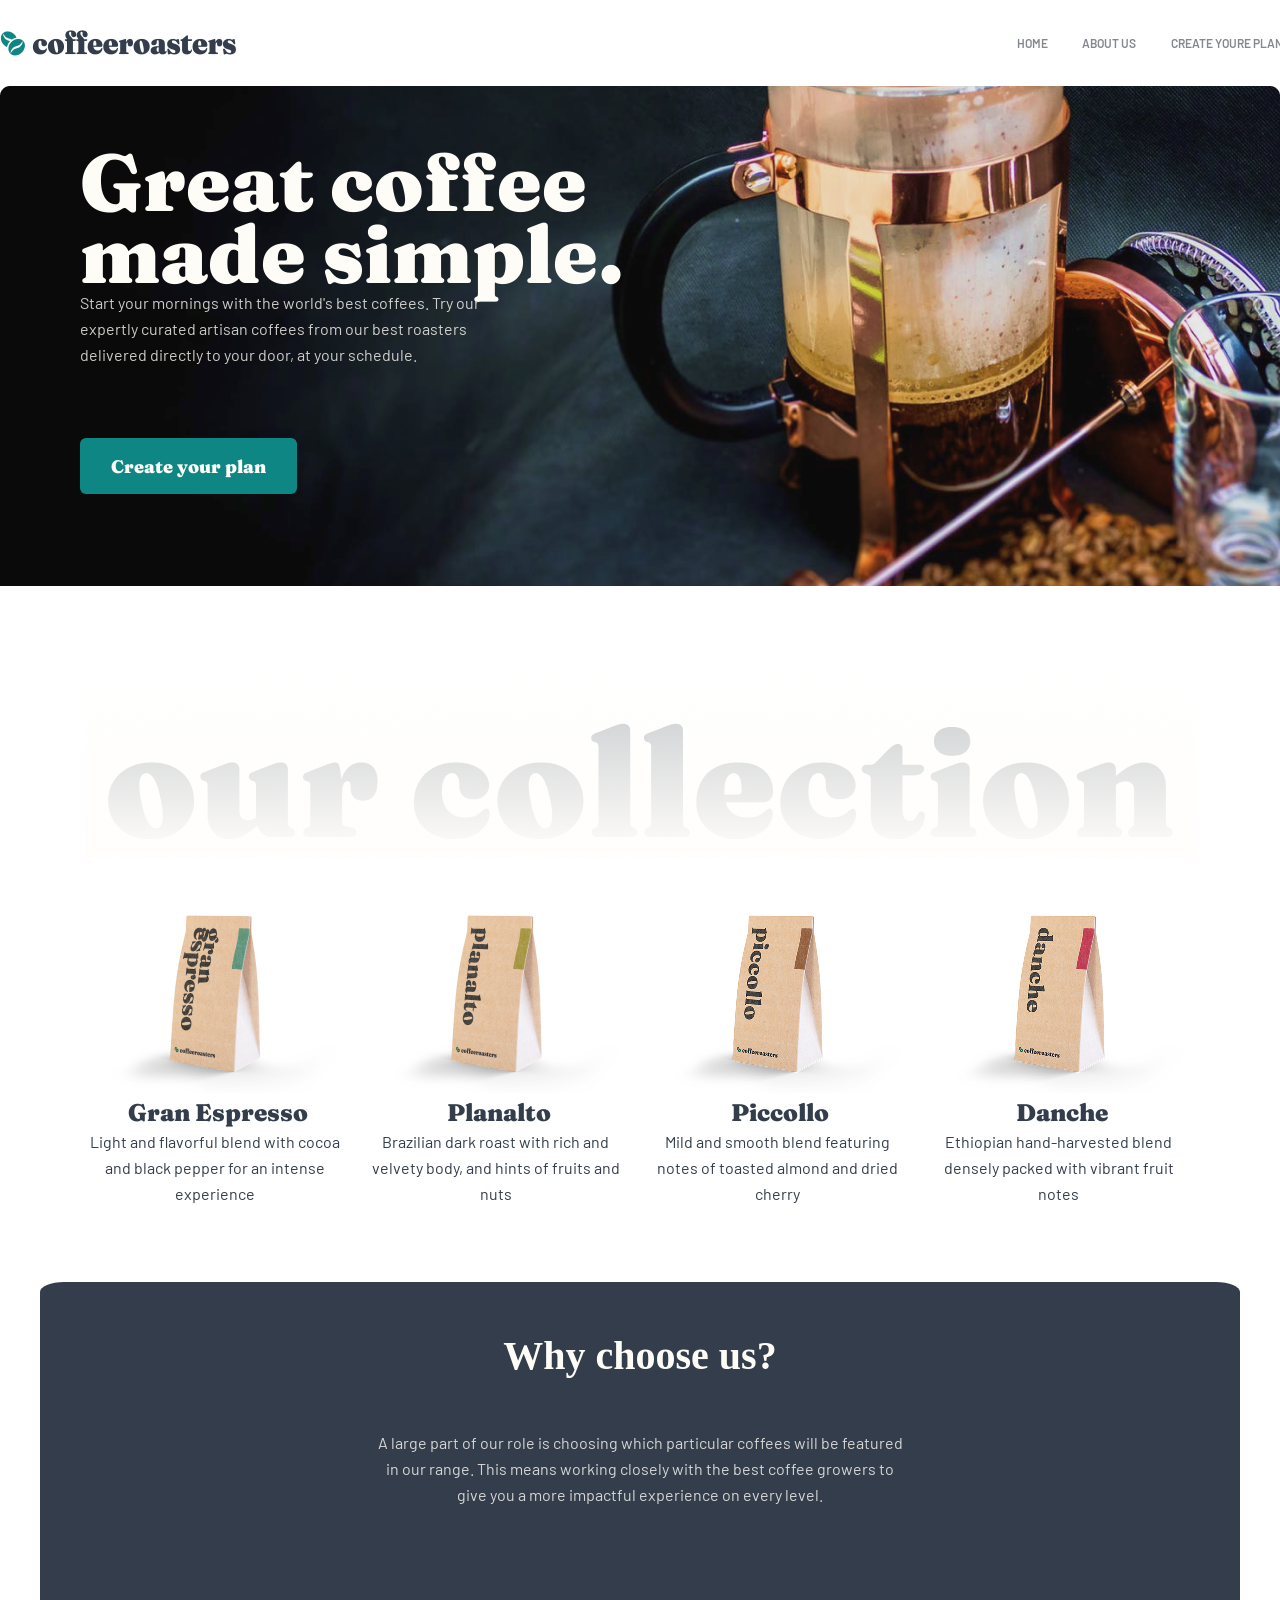
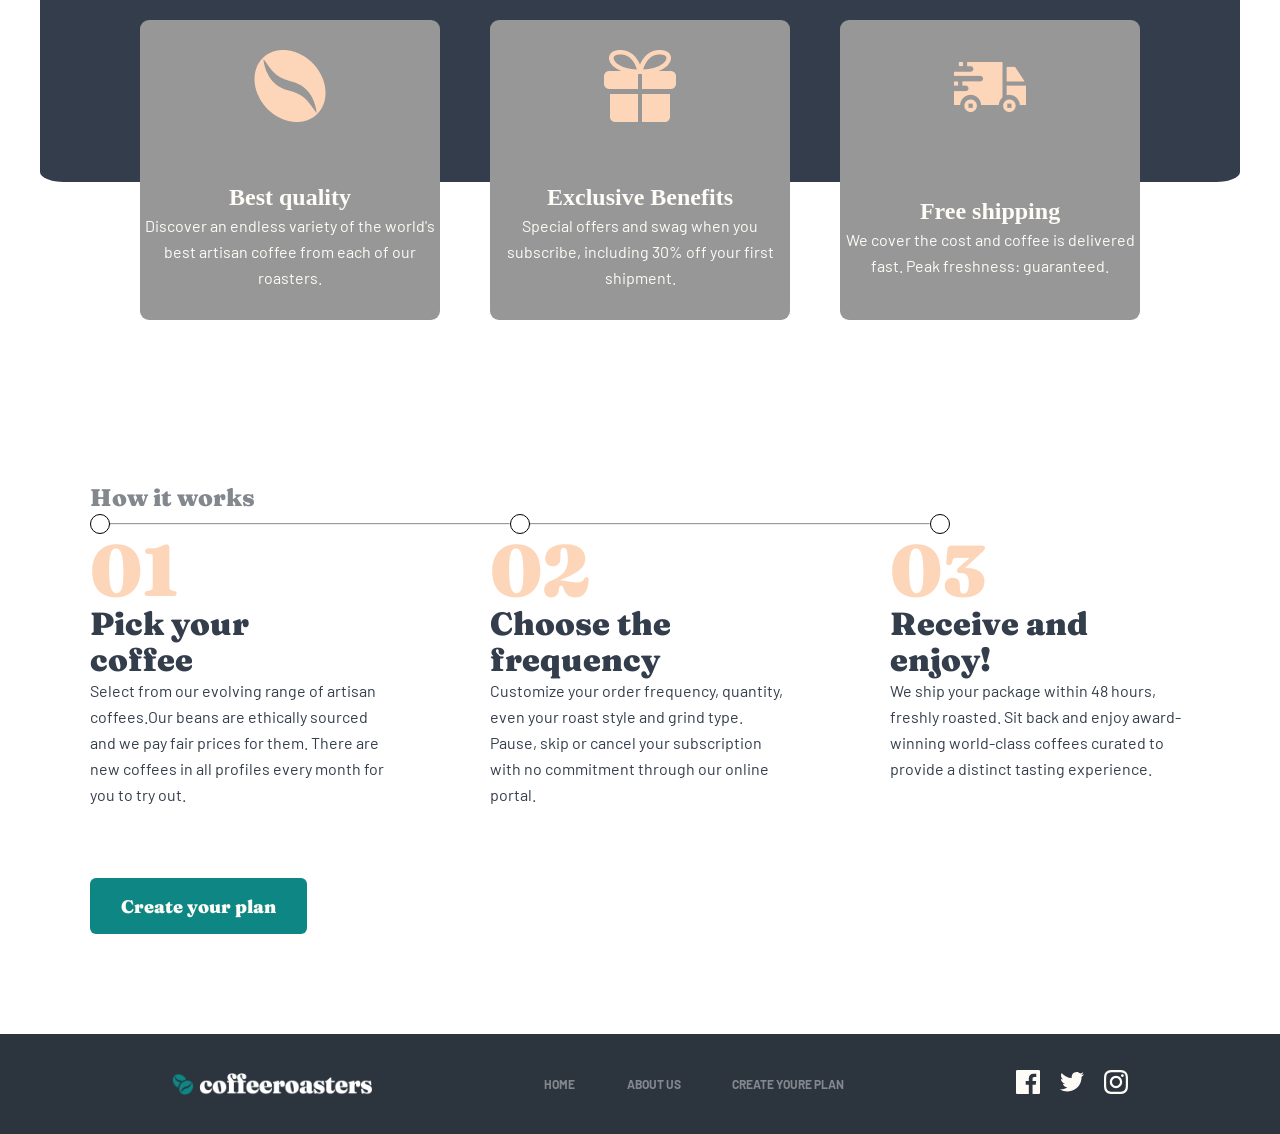
==== commit 2a12f313: "comit" ====
--- a/index.html
+++ b/index.html
@@ -28,7 +28,7 @@
       <div class="navbar__burger">
         <div class="navbar__burger__item"></div>
         <div class="navbar__burger__item"></div>
-        <div class=""></div>
+        <div class="navbar__burger__item"></div>
       </div>
     </nav>
 
@@ -49,66 +49,98 @@
     </div>
 
     <div class="ourcollect">
-        <img class="ourcollect__img" src="imges/Group13.png" alt="">
-
-        <div class="ourcollect__card">
-
-            <cards class="ourcollect__cards">
-                <img class="ourcollect__img2" src="imges/kopi1copy.png" alt="">
-                <h4 class="ourcollect__H4">Gran Espresso</h4>
-                <p class="ourcollect__P">Light and flavorful blend with cocoa and black pepper for an intense experience</p>
-            </cards>
-
-            <cards class="ourcollect__cards">
-                <img class="ourcollect__img2" src="imges/kopi2.png" alt="">
-                <h4 class="ourcollect__H4">Planalto</h4>
-                <p class="ourcollect__P">Brazilian dark roast with rich and velvety body, and hints of fruits and nuts</p>
-            </cards>
-
-            <cards class="ourcollect__cards">
-                <img class="ourcollect__img2" src="imges/kopi3.png" alt="">
-                <h4 class="ourcollect__H4">Piccollo</h4>
-                <p class="ourcollect__P">Mild and smooth blend featuring notes of toasted almond and dried cherry</p>
-            </cards>
-
-            <cards class="ourcollect__cards">
-                <img class="ourcollect__img2" src="imges/kopi4.png" alt="">
-                <h4 class="ourcollect__H4">Danche</h4>
-                <p class="ourcollect__P">Ethiopian hand-harvested blend densely packed with vibrant fruit notes</p>
-            </cards>
-
-        </div>
+      <img class="ourcollect__img" src="imges/Group13.png" alt="" />
+
+      <div class="ourcollect__card">
+        <cards class="ourcollect__cards">
+          <img class="ourcollect__img2" src="imges/kopi1copy.png" alt="" />
+          <div class="ourcollect__texts">
+            <h4 class="ourcollect__H4">Gran Espresso</h4>
+            <p class="ourcollect__P">
+              Light and flavorful blend with cocoa and black pepper for an
+              intense experience
+            </p>
+          </div>
+        </cards>
+
+        <cards class="ourcollect__cards">
+          <img class="ourcollect__img2" src="imges/kopi2.png" alt="" />
+          <div class="ourcollect__texts">
+            <h4 class="ourcollect__H4">Planalto</h4>
+            <p class="ourcollect__P">
+              Brazilian dark roast with rich and velvety body, and hints of
+              fruits and nuts
+            </p>
+          </div>
+        </cards>
+
+        <cards class="ourcollect__cards">
+          <img class="ourcollect__img2" src="imges/kopi3.png" alt="" />
+          <div class="ourcollect__texts">
+            <h4 class="ourcollect__H4">Piccollo</h4>
+            <p class="ourcollect__P">
+              Mild and smooth blend featuring notes of toasted almond and dried
+              cherry
+            </p>
+          </div>
+        </cards>
+
+        <cards class="ourcollect__cards">
+          <img class="ourcollect__img2" src="imges/kopi4.png" alt="" />
+          <div class="ourcollect__texts">
+            <h4 class="ourcollect__H4">Danche</h4>
+            <p class="ourcollect__P">
+              Ethiopian hand-harvested blend densely packed with vibrant fruit
+              notes
+            </p>
+          </div>
+        </cards>
+      </div>
     </div>
 
     <div class="whyus">
-        <h1 class="whyus__h1">Why choose us?</h1>
-
-        <p class="whyus__p">
-            A large part of our role is choosing which particular 
-            coffees will be featured in our range. This means 
-            working closely with the best coffee growers to give 
-            you a more impactful experience on every level.
-        </p>
-
-        <div class="whyus__cards">
-            <div class="whyus__card1">
-                <img class="whyus__img2" src="imges/coffeebean.png" alt="">
-                <h4 class="whyus__H4">Best quality</h4>
-                <p class="whyus__P1">Discover an endless variety of the world's best artisan coffee from each of our roasters.</p>
-            </div>
-
-            <div class="whyus__card2">
-                <img class="whyus__img2" src="imges/CombinedShape.png" alt="">
-                <h4 class="whyus__H4">Exclusive Benefits</h4>
-                <p class="whyus__P1">Special offers and swag when you subscribe, including 30% off your first shipment.</p>
-            </div>
-
-            <div class="whyus__card3">
-                <img class="whyus__img2" src="imges/CombinedShape(1).png" alt="">
-                <h4 class="whyus__H4">Free shipping</h4>
-                <p class="whyus__P1">We cover the cost and coffee is delivered fast. Peak freshness: guaranteed.</p>
-            </div>
-        </div>
+      <h1 class="whyus__h1">Why choose us?</h1>
+
+      <p class="whyus__p">
+        A large part of our role is choosing which particular coffees will be
+        featured in our range. This means working closely with the best coffee
+        growers to give you a more impactful experience on every level.
+      </p>
+
+      <div class="whyus__cards">
+        <div class="whyus__card1">
+          <img class="whyus__img2" src="imges/coffeebean.png" alt="" />
+          <div class="whyus__texttttt">
+            <h4 class="whyus__H4">Best quality</h4>
+            <p class="whyus__P1">
+            Discover an endless variety of the world's best artisan coffee from
+            each of our roasters.
+          </p>
+          </div>
+        </div>
+
+        <div class="whyus__card2">
+          <img class="whyus__img2" src="imges/CombinedShape.png" alt="" />
+          <div class="whyus__texttttt">
+            <h4 class="whyus__H4">Exclusive Benefits</h4>
+            <p class="whyus__P1">
+            Special offers and swag when you subscribe, including 30% off your
+            first shipment.
+          </p>
+          </div>
+        </div>
+
+        <div class="whyus__card3">
+          <img class="whyus__img2" src="imges/CombinedShape(1).png" alt="" />
+          <div class="whyus__texttttt">
+            <h4 class="whyus__H4">Free shipping</h4>
+            <p class="whyus__P1">
+            We cover the cost and coffee is delivered fast. Peak freshness:
+            guaranteed.
+          </p>
+          </div>
+        </div>
+      </div>
     </div>
 
     <div class="howwork">
@@ -155,9 +187,9 @@
             </div>
         </div>
 
-        <button class="intro__btn">Create your plan</button>
-    </div>
-    
+        <a class="intro__a" href="/pages/create.html"><button class="intro__btn">Create your plan</button></a>
+    </div>
+
     <footer class="footer">
         <img class="footer__img" src="imges/Group5.png" alt="">
 
--- a/css/style.css
+++ b/css/style.css
@@ -49,6 +49,11 @@
     background-color: #000000;
     width: 15px;
     height: 1px;
+  }
+}
+@media only screen and (max-width: 912px) {
+  .navbar {
+    width: 85%;
   }
 }
 .intro {
@@ -79,8 +84,12 @@
   opacity: 0.8;
   width: 425px;
 }
+.intro__btn:hover {
+  background-color: pink;
+  transition: 0.5s;
+}
 .intro__btn:active {
-  background-color: #66d2cf;
+  background-color: #397573;
   transition: 0.5s;
 }
 .intro__btn {
@@ -97,6 +106,7 @@
   width: 217px;
   height: 56px;
   margin-top: 70px;
+  border: 0;
 }
 
 @media only screen and (max-width: 480px) {
@@ -136,6 +146,20 @@
     margin: auto;
   }
 }
+@media only screen and (max-width: 912px) {
+  .intro {
+    width: 90%;
+    padding: 100px 35px;
+    background-position: -300px;
+  }
+  .intro__btn {
+    margin-top: 0;
+  }
+  .intro__p {
+    margin-bottom: 25px;
+    margin-top: 25px;
+  }
+}
 .ourcollect {
   margin: auto;
   width: 1200px;
@@ -156,7 +180,7 @@
   top: 75px;
 }
 .ourcollect__H4 {
-  font-family: "Fraunces 9pt";
+  font-family: "Fraunces";
   font-style: normal;
   font-weight: 900;
   font-size: 24px;
@@ -191,11 +215,40 @@
     margin: 0%;
   }
 }
+@media only screen and (max-width: 912px) {
+  .ourcollect {
+    width: 100%;
+  }
+  .ourcollect__card {
+    flex-direction: column;
+    width: 100%;
+    align-items: center;
+    margin: 0%;
+    margin: 0%;
+  }
+  .ourcollect__texts {
+    display: flex;
+    flex-direction: column;
+    align-items: start;
+    justify-content: space-around;
+  }
+  .ourcollect__cards {
+    display: flex;
+  }
+  .ourcollect__img {
+    width: 95%;
+    top: 220px;
+  }
+  .ourcollect__P {
+    text-align: start;
+    width: 300px;
+  }
+}
 .whyus {
   margin: auto;
   width: 1200px;
   margin-top: 500px;
-  background-color: #333D4B;
+  background-color: #333d4b;
   display: flex;
   flex-direction: column;
   align-items: center;
@@ -209,7 +262,9 @@
   font-size: 40px;
   line-height: 48px;
   /* identical to box height, or 120% */
-  color: #FEFCF7;
+  color: #fefcf7;
+  margin-top: 50px;
+  margin-bottom: 50px;
 }
 .whyus__p {
   font-family: "Barlow";
@@ -219,7 +274,7 @@
   line-height: 26px;
   width: 528px;
   text-align: center;
-  color: #FEFCF7;
+  color: #fefcf7;
   mix-blend-mode: normal;
   opacity: 0.8;
 }
@@ -238,7 +293,7 @@
   width: 300px;
   height: 300px;
   position: absolute;
-  top: 1700px;
+  top: 1620px;
   border-radius: 3%;
 }
 .whyus__card2 {
@@ -250,7 +305,7 @@
   width: 300px;
   height: 300px;
   position: absolute;
-  top: 1700px;
+  top: 1620px;
   margin-left: 350px;
   border-radius: 3%;
 }
@@ -263,7 +318,7 @@
   width: 300px;
   height: 300px;
   position: absolute;
-  top: 1700px;
+  top: 1620px;
   margin-left: 700px;
   border-radius: 3%;
   text-align: center;
@@ -275,7 +330,7 @@
   font-size: 24px;
   line-height: 32px;
   text-align: center;
-  color: #FEFCF7;
+  color: #fefcf7;
 }
 .whyus__P1 {
   font-family: "Barlow";
@@ -284,7 +339,7 @@
   font-size: 16px;
   line-height: 26px;
   text-align: center;
-  color: #FEFCF7;
+  color: #fefcf7;
 }
 
 @media only screen and (max-width: 480px) {
@@ -321,6 +376,58 @@
     height: 420px;
   }
 }
+@media only screen and (max-width: 912px) {
+  .whyus {
+    width: 90%;
+    margin-top: 1200px;
+    height: 1000px;
+    align-items: center;
+  }
+  .whyus__p {
+    width: 95%;
+    margin-top: 50px;
+    margin-bottom: 100px;
+  }
+  .whyus__h1 {
+    margin-top: 50px;
+  }
+  .whyus__cards {
+    width: 100%;
+    flex-direction: column;
+    justify-content: space-between;
+  }
+  .whyus__card1 {
+    top: 2250px;
+    height: 300px;
+    width: 80%;
+    flex-direction: row;
+  }
+  .whyus__card2 {
+    top: 2570px;
+    height: 300px;
+    width: 80%;
+    margin: 0%;
+    flex-direction: row;
+  }
+  .whyus__card3 {
+    top: 2890px;
+    height: 300px;
+    width: 80%;
+    margin: 0%;
+    flex-direction: row;
+  }
+  .whyus__texttttt {
+    display: flex;
+    flex-direction: column;
+    align-items: start;
+    text-align: start;
+  }
+  .whyus__P1 {
+    text-align: start;
+    width: 400px;
+    margin-top: 20px;
+  }
+}
 .howwork {
   margin: auto;
   width: 1100px;
@@ -420,6 +527,44 @@
     display: none;
   }
 }
+@media only screen and (max-width: 912px) {
+  .howwork {
+    margin-top: 400px;
+    width: 85%;
+  }
+  .howwork__cards {
+    width: 80%;
+    gap: 20px;
+  }
+  .howwork__h4 {
+    margin-bottom: 50px;
+  }
+  .howwork__h3 {
+    font-size: 30px;
+  }
+  .howwork__card3 {
+    margin-bottom: 50px;
+  }
+  .howwork__p {
+    width: 200px;
+  }
+  .oval {
+    width: 20px;
+    height: 20px;
+    border: 1px solid black;
+    border-radius: 50%;
+  }
+  .shapes {
+    display: flex;
+    width: 95%;
+    align-items: center;
+  }
+  .line {
+    width: 240px;
+    background-color: #FDD6BA;
+    height: 1px;
+  }
+}
 .footer {
   display: flex;
   background-color: #2C343E;
@@ -473,13 +618,24 @@
     align-items: center;
   }
 }
+@media only screen and (max-width: 912px) {
+  .footer {
+    width: 85%;
+    flex-direction: column;
+    height: 300px;
+  }
+  .footer__list {
+    align-items: center;
+  }
+}
 .aboutintr {
   padding: 100px 75px;
   background-image: url("../imges2/Group7(1).png");
   background-repeat: no-repeat;
-  width: 1000px;
+  width: 1300px;
   margin: auto;
   margin-top: 30px;
+  height: 500px;
 }
 .aboutintr__h2 {
   font-family: "Fraunces";
@@ -499,6 +655,40 @@
   width: 450px;
 }
 
+@media only screen and (max-width: 480px) {
+  .aboutintr {
+    width: 95%;
+    padding: 100px 30px;
+    display: flex;
+    flex-direction: column;
+    justify-content: space-around;
+    gap: 30px;
+    border-radius: 5%;
+  }
+  .aboutintr__h2 {
+    font-size: 40px;
+    width: 90%;
+    text-align: center;
+    line-height: 60px;
+    margin: auto;
+  }
+  .aboutintr__p {
+    width: 90%;
+    text-align: center;
+    font-style: normal;
+    font-weight: 400;
+    font-size: 15px;
+    line-height: 25px;
+    /* or 167% */
+    text-align: center;
+    color: #fefcf7;
+    mix-blend-mode: normal;
+    opacity: 0.8;
+    margin: auto;
+    margin-top: 30px;
+    margin-bottom: 30px;
+  }
+}
 .headq {
   width: 1200px;
   margin: auto;
@@ -539,6 +729,18 @@
   margin-bottom: 200px;
 }
 
+@media only screen and (max-width: 480px) {
+  .headq {
+    width: 80%;
+  }
+  .headq__cards {
+    flex-direction: column;
+    text-align: center;
+    width: 80%;
+    margin: auto;
+    gap: 50px;
+  }
+}
 .our {
   display: flex;
   width: 1100px;
@@ -567,6 +769,26 @@
   color: #333D4B;
 }
 
+@media only screen and (max-width: 480px) {
+  .our {
+    flex-direction: column;
+    width: 95%;
+  }
+  .our__left {
+    width: 95%;
+  }
+  .our__right {
+    width: 95%;
+  }
+  .our__p {
+    width: 95%;
+    text-align: center;
+  }
+  .our__h2 {
+    margin-top: 20px;
+    margin-bottom: 20px;
+  }
+}
 .uncompro {
   display: flex;
   width: 1200px;
@@ -582,19 +804,100 @@
   width: 400px;
   margin-left: 750px;
 }
-
+.uncompro__h1 {
+  font-family: "Fraunces";
+  font-style: normal;
+  font-weight: 900;
+  font-size: 40px;
+  line-height: 48px;
+  color: #FEFCF7;
+}
+.uncompro__p {
+  font-family: "Barlow";
+  font-style: normal;
+  font-weight: 400;
+  font-size: 16px;
+  line-height: 26px;
+  color: #FEFCF7;
+  width: 450px;
+}
+
+@media only screen and (max-width: 480px) {
+  .uncompro {
+    width: 95%;
+    border-radius: 10px;
+    text-align: center;
+    flex-direction: column;
+    position: relative;
+    height: 550px;
+    padding: 0;
+    padding-top: 100px;
+  }
+  .uncompro__right {
+    top: -120px;
+    width: 300px;
+    height: 200px;
+    left: -690px;
+    border-radius: 5%;
+  }
+  .uncompro__h2 {
+    margin: auto;
+  }
+  .uncompro__p {
+    width: 80%;
+    margin: auto;
+    margin-top: 50px;
+  }
+}
 .createintro {
   margin: auto;
   background-image: url(../imges2/Group777.png);
-  padding: 80px 75px;
   background-repeat: no-repeat;
+  padding: 85px 70px;
+  width: 1300px;
+  height: 450px;
+  display: flex;
+  flex-direction: column;
+  gap: 20px;
+}
+.createintro__h1 {
+  font-family: "Fraunces";
+  font-style: normal;
+  font-weight: 900;
+  font-size: 40px;
+  line-height: 48px;
+  color: #FEFCF7;
+}
+.createintro__p {
+  font-family: "Barlow";
+  font-style: normal;
+  font-weight: 400;
+  font-size: 16px;
+  line-height: 26px;
+  color: #FEFCF7;
+  width: 450px;
+}
+
+@media only screen and (max-width: 480px) {
+  .createintro {
+    width: 95%;
+    border-radius: 5%;
+    padding: 70px 20px;
+    background-position: -500px;
+  }
+  .createintro__h1 {
+    font-size: 50px;
+    margin: auto;
+  }
+  .createintro__p {
+    margin: auto;
+    width: 90%;
+    text-align: center;
+  }
+}
+.howdoyou {
+  display: flex;
   width: 1150px;
-  height: 450px;
-}
-
-.howdoyou {
-  display: flex;
-  width: 1200px;
   margin: auto;
   justify-content: space-between;
 }
@@ -701,9 +1004,32 @@
 .howdoyou__hr {
   border: 2px solid #83888F;
   width: 300px;
+  margin-top: 20px;
+  margin-bottom: 20px;
   border-radius: 10%;
 }
 
+@media only screen and (max-width: 480px) {
+  .howdoyou {
+    width: 95%;
+  }
+  .howdoyou__left {
+    display: none;
+  }
+  .howdoyou__cards {
+    flex-direction: column;
+    width: 95%;
+  }
+  .howdoyou__card {
+    margin: auto;
+    margin-top: 20px;
+    width: 100%;
+    height: 150px;
+  }
+  .howdoyou__h2 {
+    margin-top: 50px;
+  }
+}
 .summary {
   width: 1200px;
   margin: auto;
@@ -759,6 +1085,85 @@
   margin-bottom: 100px;
 }
 
+@media only screen and (max-width: 480px) {
+  .summary {
+    width: 95%;
+    align-items: center;
+  }
+  .summary__card {
+    width: 100%;
+    height: 400px;
+  }
+  .summary__h2 {
+    font-size: 30px;
+    line-height: 50px;
+  }
+}
+.howworkk {
+  width: 1300px;
+  margin: auto;
+  margin-top: 100px;
+  margin-bottom: 100px;
+  background-color: #2C343E;
+  padding: 70px 50px;
+  display: flex;
+  flex-direction: column;
+  gap: 50px;
+  border-radius: 2%;
+}
+.howworkk__cards {
+  display: flex;
+  gap: 100px;
+}
+.howworkk__card {
+  display: flex;
+  flex-direction: column;
+  gap: 20px;
+}
+.howworkk__h1 {
+  font-family: "Fraunces";
+  font-style: normal;
+  font-weight: 900;
+  font-size: 70px;
+  line-height: 72px;
+  color: #FDD6BA;
+}
+.howworkk__h3 {
+  font-family: "Fraunces";
+  font-style: normal;
+  font-weight: 900;
+  font-size: 32px;
+  line-height: 36px;
+  width: 200px;
+  color: #FEFCF7;
+}
+.howworkk__p {
+  width: 290px;
+  font-family: "Barlow";
+  font-style: normal;
+  font-weight: 400;
+  font-size: 16px;
+  line-height: 26px;
+  color: #FEFCF7;
+}
+
+@media only screen and (max-width: 480px) {
+  .howworkk {
+    width: 100%;
+  }
+  .howworkk__cards {
+    flex-direction: column;
+    text-align: center;
+  }
+  .howworkk__h3 {
+    text-align: center;
+    width: 360px;
+  }
+  .howworkk__p {
+    text-align: center;
+    width: 360px;
+  }
+}
 a {
   text-decoration: none;
   color: black;
